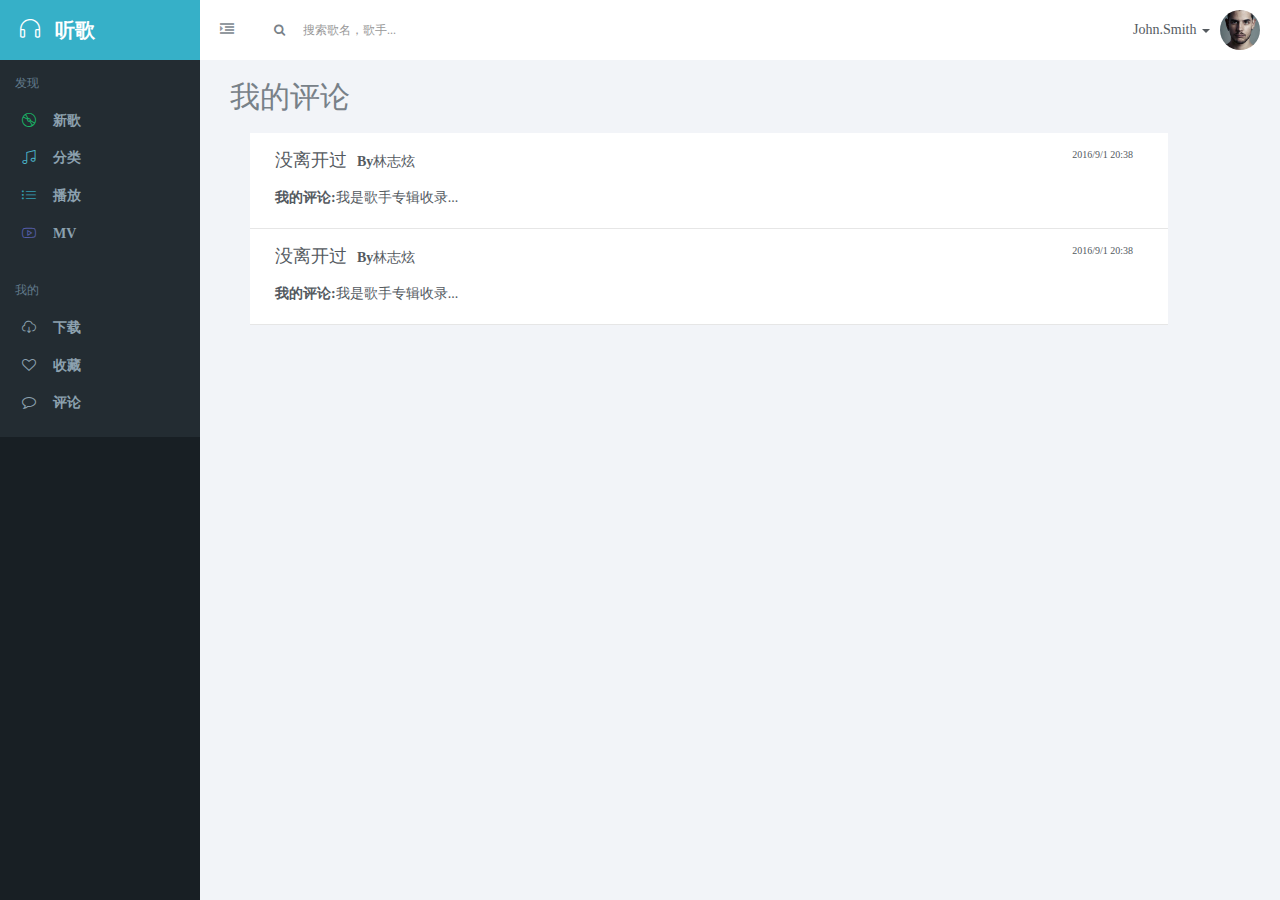
==== changyinge/comment.html @ 22fe88c0 "sun" ====
<!DOCTYPE html>
<html lang="en" class="app">
<head>  
  <meta charset="utf-8" />
  <title>畅音阁</title>
  <meta name="description" content="app, web app, responsive, admin dashboard, admin, flat, flat ui, ui kit, off screen nav" />
  <meta name="viewport" content="width=device-width, initial-scale=1, maximum-scale=1" />
  <link rel="stylesheet" href="js/jPlayer/jplayer.flat.css" type="text/css" />
  <link rel="stylesheet" href="css/bootstrap.css" type="text/css" />
  <link rel="stylesheet" href="css/animate.css" type="text/css" />
  <link rel="stylesheet" href="css/font-awesome.min.css" type="text/css" />
  <link rel="stylesheet" href="css/simple-line-icons.css" type="text/css" />
  <link rel="stylesheet" href="css/font.css" type="text/css" />
  <link rel="stylesheet" href="css/app.css" type="text/css" />  
  <link rel="stylesheet" type="text/css" href="css/commentList.css">
    <!--[if lt IE 9]>
    <script src="js/ie/html5shiv.js"></script>
    <script src="js/ie/respond.min.js"></script>
    <script src="js/ie/excanvas.js"></script>
  <![endif]-->
</head>
<body class="">
  <section class="vbox">
    <header class="bg-white-only header header-md navbar navbar-fixed-top-xs">
      <div class="navbar-header aside bg-info dk">
        <a class="btn btn-link visible-xs" data-toggle="class:nav-off-screen,open" data-target="#nav,html">
          <i class="icon-list"></i>
        </a>
        <a href="index.html" class="navbar-brand text-lt">
          <i class="icon-earphones"></i>
          <img src="images/logo.png" alt="." class="hide">
          <span class="hidden-nav-xs m-l-sm">听歌</span>
        </a>
        <a class="btn btn-link visible-xs" data-toggle="dropdown" data-target=".user">
          <i class="icon-settings"></i>
        </a>
      </div>      <ul class="nav navbar-nav hidden-xs">
        <li>
          <a href="#nav,.navbar-header" data-toggle="class:nav-xs,nav-xs" class="text-muted">
            <i class="fa fa-indent text"></i>
            <i class="fa fa-dedent text-active"></i>
          </a>
        </li>
      </ul>
      <form class="navbar-form navbar-left input-s-lg m-t m-l-n-xs hidden-xs" role="search">
        <div class="form-group">
          <div class="input-group">
            <span class="input-group-btn">
              <button type="submit" class="btn btn-sm bg-white btn-icon rounded"><i class="fa fa-search"></i></button>
            </span>
            <input type="text" class="form-control input-sm no-border rounded" placeholder="搜索歌名，歌手...">
          </div>
        </div>
      </form>
      <div class="navbar-right ">
        <ul class="nav navbar-nav m-n hidden-xs nav-user user">
          
          <li class="dropdown">
            <a href="#" class="dropdown-toggle bg clear" data-toggle="dropdown" >
              <span class="thumb-sm avatar pull-right m-t-n-sm m-b-n-sm m-l-sm">
                <img src="images/a0.png" alt="..." id="userImg">
              </span>
              <span id="userName">John.Smith</span> <b class="caret"></b>
            </a>
            <ul class="dropdown-menu animated fadeInRight">            
              <li>
                <span class="arrow top"></span>
                <a href="#" id="settings">设置</a>
              </li>
              <li class="divider"></li>
              <li>
                <a href="#" id="logout">退出登录</a>
              </li>
            </ul>
          </li>
        </ul>
      </div>      
    </header>
    <section>
      <section class="hbox stretch">
        <!-- .aside -->
        <aside class="bg-black dk aside hidden-print" id="nav">          
          <section class="vbox">
            <section class="w-f-md scrollable">
              <div class="slim-scroll" data-height="auto" data-disable-fade-out="true" data-distance="0" data-size="10px" data-railOpacity="0.2">
                


                <!-- nav -->                 
                <nav class="nav-primary hidden-xs">
                  <ul class="nav bg clearfix">
                    <li class="hidden-nav-xs padder m-t m-b-sm text-xs text-muted">
                      发现
                    </li>
                    <li>
                      <a href="index.html">
                        <i class="icon-disc icon text-success"></i>
                        <span class="font-bold">新歌</span>
                      </a>
                    </li>
                    <li>
                      <a href="genres.html">
                        <i class="icon-music-tone-alt icon text-info"></i>
                        <span class="font-bold">分类</span>
                      </a>
                    </li>
                    
                    <li>
                      <a href="listen.html">
                        <i class="icon-list icon  text-info-dker"></i>
                        <span class="font-bold">播放</span>
                      </a>
                    </li>
                    <li>
                      <a href="video.html" data-target="#content" data-el="#bjax-el" data-replace="true">
                        <i class="icon-social-youtube icon  text-primary"></i>
                        <span class="font-bold">MV</span>
                      </a>
                    </li>
                    <li class="m-b hidden-nav-xs"></li>
                  </ul>
                  
                  
                  <ul class="nav bg clearfix">
                    <li class="hidden-nav-xs padder m-t m-b-sm text-xs text-muted">
                      我的
                    </li>
                    <li>
                      <a href="download.html" class="myzone">
                        <i class="icon-cloud-download"></i>
                        <span class="font-bold">下载</span>
                      </a>
                    </li>
                    <li>
                      <a href="enshrine.html" class="myzone">
                        <i class="fa fa-heart-o"></i>
                        <span class="font-bold">收藏</span>
                      </a>
                    </li>
                    <li>
                      <a href="comment.html" class="myzone">
                        <i class="fa fa-comment-o"></i>
                        <span class="font-bold">评论</span>
                      </a>
                    </li>
                    <li class="m-b hidden-nav-xs"></li>
                  </ul>
                </nav>
                <!-- / nav -->
              </div>
            </section>
            
          </section>
        </aside>
        <!-- /.aside -->
        <section id="content">
          <section class="vbox" id="bjax-el">
            <section class="scrollable padder-lg">
              <h2 class="font-thin m-b">我的评论</h2>
              <div id="commentList">
                <ul>
                  <li>
                    <a href="#">
                      <div class="songInfo">
                        <span class="song">没离开过</span><span class="singer"><b>By</b>林志炫</span>
                        <span class="time">2016/9/1 20:38</span>
                      </div>
                        <span class="comment"><b>我的评论:</b>我是歌手专辑收录...
                        </span>
                    </a>
                  </li>
                  <li>
                    <a href="#">
                      <div class="songInfo">
                        <span class="song">没离开过</span><span class="singer"><b>By</b>林志炫</span>
                        <span class="time">2016/9/1 20:38</span>
                      </div>
                        <span class="comment"><b>我的评论:</b>我是歌手专辑收录...
                      </span>
                    </a>
                  </li>
                </ul>
              </div>
            </section>
          </section>
          <a href="#" class="hide nav-off-screen-block" data-toggle="class:nav-off-screen,open" data-target="#nav,html"></a>
        </section>
      </section>
    </section>    
  </section>
  <script src="js/jquery.min.js"></script>
  <!-- Bootstrap -->
  <script src="js/bootstrap.js"></script>
  <!-- App -->
  <script src="js/app.js"></script>  
  <script src="js/slimscroll/jquery.slimscroll.min.js"></script>
    <script src="js/app.plugin.js"></script>
  <script type="text/javascript" src="js/jPlayer/jquery.jplayer.min.js"></script>
  <script type="text/javascript" src="js/jPlayer/add-on/jplayer.playlist.min.js"></script>
  <script type="text/javascript" src="js/jPlayer/demo.js"></script>
  <script type="text/javascript" src="js/logout.js"></script>
<div style="display:none"><script src='http://v7.cnzz.com/stat.php?id=155540&web_id=155540' language='JavaScript' charset='gb2312'></script></div>
</body>
</html>
---- changyinge/js/jPlayer/jplayer.flat.css ----
/*controls*/
.jp-controls {
	display: table;
	table-layout: fixed;
	border-spacing: 0;
	width: 100%;
}
.jp-controls a{
	cursor: pointer;
	display: inline-block;
	padding: 10px 5px;
}

.jp-controls a i{
	line-height: inherit;
}
.jp-controls > div{
	display: table-cell;
	vertical-align: middle;
	text-align: center;
	width: 40px;
	height: 60px;
}
div.jp-progress{
	width: auto;
	padding: 0 15px;
	vertical-align: top;
	position: relative;
}
.jp-seek-bar{
	position: relative;
}
.jp-title{
	position: absolute;
	left: 25px;
	top: 0;
	right: 25px;
	display: block !important;
	line-height: 60px;
}
.jp-title ul{
	list-style: none;
	margin: 0;
	padding: 0;	
}

.jp-title li{
	overflow: hidden;
	text-overflow: ellipsis;
	white-space: nowrap;
}
.jp-artist{
	opacity: 0.6;
}

.jp-play-bar{
	height: 60px;
}
.jp-volume{
	width: 60px !important;
	padding-right:10px !important;
}
.jp-volume-bar-value{
  height: 6px;
}
a.hid{
	display: none;
}

/*video*/
.jp-video{
	font-size: 0;
	line-height: 0;
	min-height: 160px;
}
.jp-video-play{
	display: inline-block;
	position: absolute;
	left: 50%;
	top: 50%;
	cursor: pointer;
	margin-left: -30px;
	margin-top: -65px;
}
.jp-video-full {
	/* Rules for IE6 (full-screen) */
	width:480px;
	height:270px;
	/* Rules for IE7 (full-screen) - Otherwise the relative container causes other page items that are not position:static (default) to appear over the video/gui. */
	position:static !important; position:relative;
}

/* The z-index rule is defined in this manner to enable Popcorn plugins that add overlays to video area. EG. Subtitles. */
.jp-video-full div div {
	z-index:1000;
}

.jp-video-full .jp-jplayer {
	top: 0;
	left: 0;
	position: fixed !important; position: relative; /* Rules for IE6 (full-screen) */
	overflow: hidden;
}

.jp-video-full .jp-gui {
	position: fixed !important; position: static; /* Rules for IE6 (full-screen) */
	top: 0;
	left: 0;
	width:100%;
	height:100%;
	z-index:1001; /* 1 layer above the others. */
}

.jp-video-full .jp-interface {
	position: absolute !important; position: relative; /* Rules for IE6 (full-screen) */
	bottom: 0;
	left: 0;
}


/*playlist*/

.jp-playlist ul{
	max-height: 320px;
	overflow-x: hidden;
	overflow-y: auto; 
	padding: 0;
	display: none !important;
}

.jp-playlist.open ul{
	display: block !important;
	bottom: 60px;
	left: 180px;
}

.jp-playlist li{
	list-style: none;
	position: relative;
}

.jp-playlist-item{	
	display: block;
	overflow: hidden;
	text-overflow: ellipsis;
	white-space: nowrap;
	border-top: 1px solid rgba(255, 255, 255, .1);
	padding: 12px 40px 12px 8px;
}
.jp-playlist-item:focus{
	outline: 0;
}

.jp-playlist-item:before{
	display: inline-block;
	text-align: center;
	width: 30px;
	font-family: FontAwesome;
	content:"\f0da";
	opacity: 0.6;
}

a.jp-playlist-current:before{
	content:"\f144";
	opacity: 1;
}

.jp-playlist li:first-child .jp-playlist-item{
	border-width: 0;
}

.jp-playlist-item-remove{
	font-size: 15px;
	display: block;
	position: absolute;
	right: 0;
	top: 0;
	padding: 11px 18px;
	opacity: 0.6;
}


@media (max-width: 767px) {
	.footer .jp-gui{
		margin: 0 -10px;
	}
	div.jp-progress{
		padding: 0 10px;
	}
	.jp-playlist.open ul{
		display: block !important;
		bottom: 60px;
		left: 0px;
		right: 0px;
	}
}
---- changyinge/css/simple-line-icons.css ----
@font-face {
	font-family: 'Simple-Line-Icons';
	src:url('../fonts/Simple-Line-Icons.eot');
	src:url('../fonts/Simple-Line-Icons.eot?#iefix') format('embedded-opentype'),
		url('../fonts/Simple-Line-Icons.woff') format('woff'),
		url('../fonts/Simple-Line-Icons.ttf') format('truetype'),
		url('../fonts/Simple-Line-Icons.svg#Simple-Line-Icons') format('svg');
	font-weight: normal;
	font-style: normal;
}

/* Use the following CSS code if you want to use data attributes for inserting your icons */
[data-icon]:before {
	font-family: 'Simple-Line-Icons';
	content: attr(data-icon);
	speak: none;
	font-weight: normal;
	font-variant: normal;
	text-transform: none;
	line-height: 1;
	-webkit-font-smoothing: antialiased;
	-moz-osx-font-smoothing: grayscale;
}

/* Use the following CSS code if you want to have a class per icon */
/*
Instead of a list of all class selectors,
you can use the generic selector below, but it's slower:
[class*="icon-"] {
*/
.icon-user-female, .icon-user-follow, .icon-user-following, .icon-user-unfollow, .icon-trophy, .icon-screen-smartphone, .icon-screen-desktop, .icon-plane, .icon-notebook, .icon-moustache, .icon-mouse, .icon-magnet, .icon-energy, .icon-emoticon-smile, .icon-disc, .icon-cursor-move, .icon-crop, .icon-credit-card, .icon-chemistry, .icon-user, .icon-speedometer, .icon-social-youtube, .icon-social-twitter, .icon-social-tumblr, .icon-social-facebook, .icon-social-dropbox, .icon-social-dribbble, .icon-shield, .icon-screen-tablet, .icon-magic-wand, .icon-hourglass, .icon-graduation, .icon-ghost, .icon-game-controller, .icon-fire, .icon-eyeglasses, .icon-envelope-open, .icon-envelope-letter, .icon-bell, .icon-badge, .icon-anchor, .icon-wallet, .icon-vector, .icon-speech, .icon-puzzle, .icon-printer, .icon-present, .icon-playlist, .icon-pin, .icon-picture, .icon-map, .icon-layers, .icon-handbag, .icon-globe-alt, .icon-globe, .icon-frame, .icon-folder-alt, .icon-film, .icon-feed, .icon-earphones-alt, .icon-earphones, .icon-drop, .icon-drawer, .icon-docs, .icon-directions, .icon-direction, .icon-diamond, .icon-cup, .icon-compass, .icon-call-out, .icon-call-in, .icon-call-end, .icon-calculator, .icon-bubbles, .icon-briefcase, .icon-book-open, .icon-basket-loaded, .icon-basket, .icon-bag, .icon-action-undo, .icon-action-redo, .icon-wrench, .icon-umbrella, .icon-trash, .icon-tag, .icon-support, .icon-size-fullscreen, .icon-size-actual, .icon-shuffle, .icon-share-alt, .icon-share, .icon-rocket, .icon-question, .icon-pie-chart, .icon-pencil, .icon-note, .icon-music-tone-alt, .icon-music-tone, .icon-microphone, .icon-loop, .icon-logout, .icon-login, .icon-list, .icon-like, .icon-home, .icon-grid, .icon-graph, .icon-equalizer, .icon-dislike, .icon-cursor, .icon-control-start, .icon-control-rewind, .icon-control-play, .icon-control-pause, .icon-control-forward, .icon-control-end, .icon-calendar, .icon-bulb, .icon-bar-chart, .icon-arrow-up, .icon-arrow-right, .icon-arrow-left, .icon-arrow-down, .icon-ban, .icon-bubble, .icon-camcorder, .icon-camera, .icon-check, .icon-clock, .icon-close, .icon-cloud-download, .icon-cloud-upload, .icon-doc, .icon-envelope, .icon-eye, .icon-flag, .icon-folder, .icon-heart, .icon-info, .icon-key, .icon-link, .icon-lock, .icon-lock-open, .icon-magnifier, .icon-magnifier-add, .icon-magnifier-remove, .icon-paper-clip, .icon-paper-plane, .icon-plus, .icon-pointer, .icon-power, .icon-refresh, .icon-reload, .icon-settings, .icon-star, .icon-symbol-female, .icon-symbol-male, .icon-target, .icon-volume-1, .icon-volume-2, .icon-volume-off, .icon-users {
	font-family: 'Simple-Line-Icons';
	speak: none;
	font-style: normal;
	font-weight: normal;
	font-variant: normal;
	text-transform: none;
	line-height: 1;
	-webkit-font-smoothing: antialiased;
}
.icon-user-female:before {
	content: "\e000";
}
.icon-user-follow:before {
	content: "\e002";
}
.icon-user-following:before {
	content: "\e003";
}
.icon-user-unfollow:before {
	content: "\e004";
}
.icon-trophy:before {
	content: "\e006";
}
.icon-screen-smartphone:before {
	content: "\e010";
}
.icon-screen-desktop:before {
	content: "\e011";
}
.icon-plane:before {
	content: "\e012";
}
.icon-notebook:before {
	content: "\e013";
}
.icon-moustache:before {
	content: "\e014";
}
.icon-mouse:before {
	content: "\e015";
}
.icon-magnet:before {
	content: "\e016";
}
.icon-energy:before {
	content: "\e020";
}
.icon-emoticon-smile:before {
	content: "\e021";
}
.icon-disc:before {
	content: "\e022";
}
.icon-cursor-move:before {
	content: "\e023";
}
.icon-crop:before {
	content: "\e024";
}
.icon-credit-card:before {
	content: "\e025";
}
.icon-chemistry:before {
	content: "\e026";
}
.icon-user:before {
	content: "\e005";
}
.icon-speedometer:before {
	content: "\e007";
}
.icon-social-youtube:before {
	content: "\e008";
}
.icon-social-twitter:before {
	content: "\e009";
}
.icon-social-tumblr:before {
	content: "\e00a";
}
.icon-social-facebook:before {
	content: "\e00b";
}
.icon-social-dropbox:before {
	content: "\e00c";
}
.icon-social-dribbble:before {
	content: "\e00d";
}
.icon-shield:before {
	content: "\e00e";
}
.icon-screen-tablet:before {
	content: "\e00f";
}
.icon-magic-wand:before {
	content: "\e017";
}
.icon-hourglass:before {
	content: "\e018";
}
.icon-graduation:before {
	content: "\e019";
}
.icon-ghost:before {
	content: "\e01a";
}
.icon-game-controller:before {
	content: "\e01b";
}
.icon-fire:before {
	content: "\e01c";
}
.icon-eyeglasses:before {
	content: "\e01d";
}
.icon-envelope-open:before {
	content: "\e01e";
}
.icon-envelope-letter:before {
	content: "\e01f";
}
.icon-bell:before {
	content: "\e027";
}
.icon-badge:before {
	content: "\e028";
}
.icon-anchor:before {
	content: "\e029";
}
.icon-wallet:before {
	content: "\e02a";
}
.icon-vector:before {
	content: "\e02b";
}
.icon-speech:before {
	content: "\e02c";
}
.icon-puzzle:before {
	content: "\e02d";
}
.icon-printer:before {
	content: "\e02e";
}
.icon-present:before {
	content: "\e02f";
}
.icon-playlist:before {
	content: "\e030";
}
.icon-pin:before {
	content: "\e031";
}
.icon-picture:before {
	content: "\e032";
}
.icon-map:before {
	content: "\e033";
}
.icon-layers:before {
	content: "\e034";
}
.icon-handbag:before {
	content: "\e035";
}
.icon-globe-alt:before {
	content: "\e036";
}
.icon-globe:before {
	content: "\e037";
}
.icon-frame:before {
	content: "\e038";
}
.icon-folder-alt:before {
	content: "\e039";
}
.icon-film:before {
	content: "\e03a";
}
.icon-feed:before {
	content: "\e03b";
}
.icon-earphones-alt:before {
	content: "\e03c";
}
.icon-earphones:before {
	content: "\e03d";
}
.icon-drop:before {
	content: "\e03e";
}
.icon-drawer:before {
	content: "\e03f";
}
.icon-docs:before {
	content: "\e040";
}
.icon-directions:before {
	content: "\e041";
}
.icon-direction:before {
	content: "\e042";
}
.icon-diamond:before {
	content: "\e043";
}
.icon-cup:before {
	content: "\e044";
}
.icon-compass:before {
	content: "\e045";
}
.icon-call-out:before {
	content: "\e046";
}
.icon-call-in:before {
	content: "\e047";
}
.icon-call-end:before {
	content: "\e048";
}
.icon-calculator:before {
	content: "\e049";
}
.icon-bubbles:before {
	content: "\e04a";
}
.icon-briefcase:before {
	content: "\e04b";
}
.icon-book-open:before {
	content: "\e04c";
}
.icon-basket-loaded:before {
	content: "\e04d";
}
.icon-basket:before {
	content: "\e04e";
}
.icon-bag:before {
	content: "\e04f";
}
.icon-action-undo:before {
	content: "\e050";
}
.icon-action-redo:before {
	content: "\e051";
}
.icon-wrench:before {
	content: "\e052";
}
.icon-umbrella:before {
	content: "\e053";
}
.icon-trash:before {
	content: "\e054";
}
.icon-tag:before {
	content: "\e055";
}
.icon-support:before {
	content: "\e056";
}
.icon-size-fullscreen:before {
	content: "\e057";
}
.icon-size-actual:before {
	content: "\e058";
}
.icon-shuffle:before {
	content: "\e059";
}
.icon-share-alt:before {
	content: "\e05a";
}
.icon-share:before {
	content: "\e05b";
}
.icon-rocket:before {
	content: "\e05c";
}
.icon-question:before {
	content: "\e05d";
}
.icon-pie-chart:before {
	content: "\e05e";
}
.icon-pencil:before {
	content: "\e05f";
}
.icon-note:before {
	content: "\e060";
}
.icon-music-tone-alt:before {
	content: "\e061";
}
.icon-music-tone:before {
	content: "\e062";
}
.icon-microphone:before {
	content: "\e063";
}
.icon-loop:before {
	content: "\e064";
}
.icon-logout:before {
	content: "\e065";
}
.icon-login:before {
	content: "\e066";
}
.icon-list:before {
	content: "\e067";
}
.icon-like:before {
	content: "\e068";
}
.icon-home:before {
	content: "\e069";
}
.icon-grid:before {
	content: "\e06a";
}
.icon-graph:before {
	content: "\e06b";
}
.icon-equalizer:before {
	content: "\e06c";
}
.icon-dislike:before {
	content: "\e06d";
}
.icon-cursor:before {
	content: "\e06e";
}
.icon-control-start:before {
	content: "\e06f";
}
.icon-control-rewind:before {
	content: "\e070";
}
.icon-control-play:before {
	content: "\e071";
}
.icon-control-pause:before {
	content: "\e072";
}
.icon-control-forward:before {
	content: "\e073";
}
.icon-control-end:before {
	content: "\e074";
}
.icon-calendar:before {
	content: "\e075";
}
.icon-bulb:before {
	content: "\e076";
}
.icon-bar-chart:before {
	content: "\e077";
}
.icon-arrow-up:before {
	content: "\e078";
}
.icon-arrow-right:before {
	content: "\e079";
}
.icon-arrow-left:before {
	content: "\e07a";
}
.icon-arrow-down:before {
	content: "\e07b";
}
.icon-ban:before {
	content: "\e07c";
}
.icon-bubble:before {
	content: "\e07d";
}
.icon-camcorder:before {
	content: "\e07e";
}
.icon-camera:before {
	content: "\e07f";
}
.icon-check:before {
	content: "\e080";
}
.icon-clock:before {
	content: "\e081";
}
.icon-close:before {
	content: "\e082";
}
.icon-cloud-download:before {
	content: "\e083";
}
.icon-cloud-upload:before {
	content: "\e084";
}
.icon-doc:before {
	content: "\e085";
}
.icon-envelope:before {
	content: "\e086";
}
.icon-eye:before {
	content: "\e087";
}
.icon-flag:before {
	content: "\e088";
}
.icon-folder:before {
	content: "\e089";
}
.icon-heart:before {
	content: "\e08a";
}
.icon-info:before {
	content: "\e08b";
}
.icon-key:before {
	content: "\e08c";
}
.icon-link:before {
	content: "\e08d";
}
.icon-lock:before {
	content: "\e08e";
}
.icon-lock-open:before {
	content: "\e08f";
}
.icon-magnifier:before {
	content: "\e090";
}
.icon-magnifier-add:before {
	content: "\e091";
}
.icon-magnifier-remove:before {
	content: "\e092";
}
.icon-paper-clip:before {
	content: "\e093";
}
.icon-paper-plane:before {
	content: "\e094";
}
.icon-plus:before {
	content: "\e095";
}
.icon-pointer:before {
	content: "\e096";
}
.icon-power:before {
	content: "\e097";
}
.icon-refresh:before {
	content: "\e098";
}
.icon-reload:before {
	content: "\e099";
}
.icon-settings:before {
	content: "\e09a";
}
.icon-star:before {
	content: "\e09b";
}
.icon-symbol-female:before {
	content: "\e09c";
}
.icon-symbol-male:before {
	content: "\e09d";
}
.icon-target:before {
	content: "\e09e";
}
.icon-volume-1:before {
	content: "\e09f";
}
.icon-volume-2:before {
	content: "\e0a0";
}
.icon-volume-off:before {
	content: "\e0a1";
}
.icon-users:before {
	content: "\e001";
}
---- changyinge/css/font.css ----
*{
  font-family: "Microsoft Yahei";
}


@font-face {
  font-family: 'Source Sans Pro';
  font-style: normal;
  font-weight: 300;
  src: local('Source Sans Pro Light'), local('SourceSansPro-Light'), url('../fonts/sourcesanspro/sourcesanspro-light.woff') format('woff');
}
@font-face {
  font-family: 'Source Sans Pro';
  font-style: normal;
  font-weight: 400;
  src: local('Source Sans Pro'), local('SourceSansPro-Regular'), url('../fonts/sourcesanspro/sourcesanspro.woff') format('woff');
}
@font-face {
  font-family: 'Source Sans Pro';
  font-style: normal;
  font-weight: 700;
  src: local('Source Sans Pro Bold'), local('SourceSansPro-Bold'), url('../fonts/sourcesanspro/sourcesanspro-bold.woff') format('woff');
}
---- changyinge/css/app.css ----
html {
  background-color: #f2f4f8;
  overflow-x: hidden;
}
body {
  font-family: "Source Sans Pro", "Helvetica Neue", Helvetica, Arial, sans-serif;
  font-size: 14px;
  color: #788188;
  background-color: transparent;
  -webkit-font-smoothing: antialiased;
  line-height: 1.40;
}
.h1,
.h2,
.h3,
.h4,
.h5,
.h6 {
  margin: 0;
}
a {
  color: #545a5f;
  text-decoration: none;
}
a:hover,
a:focus {
  color: #303437;
  text-decoration: none;
}
label {
  font-weight: normal;
}
small,
.small {
  font-size: 13px;
}
.badge,
.label {
  font-weight: bold;
}
.badge {
  background-color: #aac4c8;
}
.badge.up {
  position: relative;
  top: -10px;
  padding: 3px 6px;
  margin-left: -10px;
}
.badge-sm {
  font-size: 85%;
  padding: 2px 5px !important;
}
.label-sm {
  padding-top: 0;
  padding-bottom: 0;
}
.badge-white {
  background-color: transparent;
  border: 1px solid rgba(255,255,255,0.35);
  padding: 2px 6px;
}
.badge-empty {
  background-color: transparent;
  border: 1px solid rgba(0,0,0,0.15);
  color: inherit;
}
.caret-white {
  border-top-color: #fff;
  border-top-color: rgba(255,255,255,0.65);
}
a:hover .caret-white {
  border-top-color: #fff;
}
.tooltip-inner {
  background-color: rgba(0,0,0,0.9);
  background-color: #5a6a7a;
}
.tooltip.top .tooltip-arrow {
  border-top-color: rgba(0,0,0,0.9);
  border-top-color: #5a6a7a;
}
.tooltip.right .tooltip-arrow {
  border-right-color: rgba(0,0,0,0.9);
  border-right-color: #5a6a7a;
}
.tooltip.bottom .tooltip-arrow {
  border-bottom-color: rgba(0,0,0,0.9);
  border-bottom-color: #5a6a7a;
}
.tooltip.left .tooltip-arrow {
  border-left-color: rgba(0,0,0,0.9);
  border-left-color: #5a6a7a;
}
.thumbnail {
  border-color: #eaeef1;
}
.popover-content {
  font-size: 12px;
  line-height: 1.5;
}
.progress-xs {
  height: 6px;
}
.progress-sm {
  height: 10px;
}
.progress-sm .progress-bar {
  font-size: 10px;
  line-height: 1em;
}
.progress,
.progress-bar {
  -webkit-box-shadow: none;
  box-shadow: none;
}
.breadcrumb {
  background-color: #fff;
  border: 1px solid #eaeef1;
  padding-left: 10px;
  margin-bottom: 10px;
}
.breadcrumb > li + li:before,
.breadcrumb > .active {
  color: inherit;
}
.accordion-group,
.accordion-inner {
  border-color: #eaeef1;
  border-radius: 2px;
}
.alert {
  font-size: 13px;
  box-shadow: inset 0 1px 0 rgba(255,255,255,0.2);
}
.alert .close i {
  font-size: 12px;
  font-weight: normal;
  display: block;
}
.form-control {
  border-color: #cbd5dd;
  border-radius: 2px;
}
.form-control,
.form-control:focus {
  -webkit-box-shadow: none;
  box-shadow: none;
}
.form-control:focus {
  border-color: #545ca6;
}
.input-s-sm {
  width: 120px;
}
.input-s {
  width: 200px;
}
.input-s-lg {
  width: 250px;
}
.input-lg {
  height: 45px;
}
.input-group-addon {
  border-color: #cbd5dd;
  background-color: #f1f5f6;
}
.list-group {
  border-radius: 2px;
}
.list-group.no-radius .list-group-item {
  border-radius: 0 !important;
}
.list-group.no-borders .list-group-item {
  border: none;
}
.list-group.no-border .list-group-item {
  border-width: 1px 0;
}
.list-group.no-bg .list-group-item {
  background-color: transparent;
}
.list-group-item {
  border-color: #eaeef1;
  padding-right: 15px;
}
a.list-group-item:hover,
a.list-group-item:focus {
  background-color: #eef3f4;
}
.list-group-item.media {
  margin-top: 0;
}
.list-group-item.active {
  color: #fff;
  border-color: #4cb6cb !important;
  background-color: #4cb6cb !important;
}
.list-group-item.active .text-muted {
  color: #c3e6ed;
}
.list-group-item.active a {
  color: #fff;
}
.list-group-alt .list-group-item:nth-child(2n+2) {
  background-color: rgba(0,0,0,0.02) !important;
}
.list-group-lg .list-group-item {
  padding-top: 15px;
  padding-bottom: 15px;
}
.list-group-sp .list-group-item {
  margin-bottom: 5px;
  border-radius: 3px;
}
.list-group-item > .badge {
  margin-right: 0;
}
.list-group-item > .fa-chevron-right {
  float: right;
  margin-top: 4px;
  margin-right: -5px;
}
.list-group-item > .fa-chevron-right + .badge {
  margin-right: 5px;
}
.nav-pills.no-radius > li > a {
  border-radius: 0;
}
.nav-pills > li.active > a {
  color: #fff !important;
  background-color: #4cb6cb;
}
.nav > li > a:hover,
.nav > li > a:focus {
  background-color: #edf2f3;
}
.nav.nav-sm > li > a {
  padding: 6px 8px;
}
.nav .open > a,
.nav .open > a:hover,
.nav .open > a:focus {
  background-color: #edf2f3;
}
.nav-tabs {
  border-color: #eaeef1;
}
.nav-tabs > li > a {
  border-radius: 2px 2px 0 0;
  border-bottom-color: #eaeef1 !important;
}
.nav-tabs > li.active > a {
  border-color: #eaeef1 !important;
  border-bottom-color: #fff !important;
}
.pagination > li > a {
  border-color: #eaeef1;
}
.pagination > li > a:hover,
.pagination > li > a:focus {
  border-color: #eaeef1;
  background-color: #e8eff0;
}
.panel {
  border-radius: 2px;
}
.panel.panel-default {
  border-color: #eaeef1;
}
.panel.panel-default > .panel-heading,
.panel.panel-default > .panel-footer {
  border-color: #eaeef1;
}
.panel .list-group-item {
  border-color: #f3f5f7;
}
.panel.no-borders {
  border-width: 0;
}
.panel.no-borders .panel-heading,
.panel.no-borders .panel-footer {
  border-width: 0;
}
.panel .table td,
.panel .table th {
  padding: 8px 15px;
  border-top: 1px solid #eaeef1;
}
.panel .table thead > tr > th {
  border-bottom: 1px solid #eaeef1;
}
.panel .table-striped > tbody > tr:nth-child(odd) > td,
.panel .table-striped > tbody > tr:nth-child(odd) > th {
  background-color: #f7fafa;
}
.panel .table-striped > thead th {
  background-color: #f7fafa;
  border-right: 1px solid #eaeef1;
}
.panel .table-striped > thead th:last-child {
  border-right: none;
}
.panel-heading {
  border-radius: 2px 2px 0 0;
}
.panel-default .panel-heading {
  background-color: #f7fafa;
}
.panel-heading.no-border {
  margin: -1px -1px 0 -1px;
  border: none;
}
.panel-heading .nav {
  margin: -10px -15px;
}
.panel-heading .nav-tabs {
  margin: -11px -16px;
}
.panel-heading .nav-tabs.nav-justified {
  width: auto;
}
.panel-heading .nav-tabs > li > a {
  margin: 0;
  padding-top: 9px;
}
.panel-heading .list-group {
  background: transparent;
}
.panel-footer {
  border-color: #eaeef1;
  border-radius: 0 0 2px 2px;
  background-color: #f7fafa;
}
.panel-group .panel-heading + .panel-collapse .panel-body {
  border-top: 1px solid #eaedef;
}
.open {
  z-index: 1050;
  position: relative;
}
.dropdown-menu {
  border-radius: 2px;
  -webkit-box-shadow: 0 2px 6px rgba(0,0,0,0.1);
  box-shadow: 0 2px 6px rgba(0,0,0,0.1);
  border: 1px solid #ddd;
  border: 1px solid rgba(0,0,0,0.1);
}
.dropdown-menu.pull-left {
  left: 100%;
}
.dropdown-menu > .panel {
  border: none;
  margin: -5px 0;
}
.dropdown-menu > li > a {
  padding: 5px 15px;
}
.dropdown-menu > li > a:hover,
.dropdown-menu > li > a:focus,
.dropdown-menu > .active > a,
.dropdown-menu > .active > a:hover,
.dropdown-menu > .active > a:focus {
  background-image: none;
  filter: none;
  background-color: #e8eff0 !important;
  color: #303437;
}
.dropdown-header {
  padding: 5px 15px;
}
.dropdown-submenu {
  position: relative;
}
.dropdown-submenu:hover > a,
.dropdown-submenu:focus > a {
  background-color: #e8eff0 !important;
  color: #788188;
}
.dropdown-submenu:hover > .dropdown-menu,
.dropdown-submenu:focus > .dropdown-menu {
  display: block;
}
.dropdown-submenu.pull-left {
  float: none !important;
}
.dropdown-submenu.pull-left > .dropdown-menu {
  left: -100%;
  margin-left: 10px;
}
.dropdown-submenu .dropdown-menu {
  left: 100%;
  top: 0;
  margin-top: -6px;
  margin-left: -1px;
}
.dropup .dropdown-submenu > .dropdown-menu {
  top: auto;
  bottom: 0;
}
.dropdown-select > li input {
  position: absolute;
  left: -9999em;
}
.carousel-control {
  width: 40px;
  color: #999;
  text-shadow: none;
}
.carousel-control:hover,
.carousel-control:focus {
  color: #ccc;
  text-decoration: none;
  opacity: 0.9;
  filter: alpha(opacity=90);
}
.carousel-control.left,
.carousel-control.right {
  background-image: none;
  filter: none;
}
.carousel-control i {
  position: absolute;
  top: 50%;
  left: 50%;
  z-index: 5;
  display: inline-block;
  width: 20px;
  height: 20px;
  margin-top: -10px;
  margin-left: -10px;
}
.carousel-indicators.out {
  bottom: -5px;
}
.carousel-indicators li {
  -webkit-transition: background-color .25s;
  transition: background-color .25s;
  background: #ddd;
  background-color: rgba(0,0,0,0.2);
  border: none;
}
.carousel-indicators .active {
  background: #f0f0f0;
  background-color: rgba(200,200,200,0.2);
  width: 10px;
  height: 10px;
  margin: 1px;
}
.carousel.carousel-fade .item {
  -webkit-transition: opacity .25s;
  transition: opacity .25s;
  -webkit-backface-visibility: hidden;
  -moz-backface-visibility: hidden;
  backface-visibility: hidden;
  opacity: 0;
  filter: alpha(opacity=0);
}
.carousel.carousel-fade .active {
  opacity: 1;
  filter: alpha(opacity=1);
}
.carousel.carousel-fade .active.left,
.carousel.carousel-fade .active.right {
  left: 0;
  z-index: 2;
  opacity: 0;
  filter: alpha(opacity=0);
}
.carousel.carousel-fade .next,
.carousel.carousel-fade .prev {
  left: 0;
  z-index: 1;
}
.carousel.carousel-fade .carousel-control {
  z-index: 3;
}
.col-lg-2-4 {
  position: relative;
  min-height: 1px;
  padding-left: 15px;
  padding-right: 15px;
}
.col-0 {
  clear: left;
}
.row.no-gutter {
  margin-left: 0;
  margin-right: 0;
}
.no-gutter [class*="col"] {
  padding: 0;
}
.modal-backdrop {
  background-color: #5a6a7a;
}
.modal-backdrop.in {
  opacity: 0.8;
  filter: alpha(opacity=80);
}
.modal-over {
  width: 100%;
  height: 100%;
  position: relative;
  background: #5a6a7a;
}
.modal-center {
  position: absolute;
  left: 50%;
  top: 50%;
}
.modal-content {
  -webkit-box-shadow: 0 2px 10px rgba(0,0,0,0.25);
  box-shadow: 0 2px 10px rgba(0,0,0,0.25);
}
.icon-muted {
  color: #ccc;
}
.navbar-inverse .navbar-collapse,
.navbar-inverse .navbar-form {
  border-color: transparent;
}
.navbar-fixed-top,
.navbar-fixed-bottom {
  position: fixed !important;
}
.navbar-fixed-top + * {
  padding-top: 50px;
}
.navbar-fixed-top.header-md + * {
  padding-top: 60px;
}
.header,
.footer {
  min-height: 50px;
  padding: 0 15px;
}
.header > p,
.footer > p {
  margin-top: 15px;
  display: inline-block;
}
.header > .btn,
.header > .btn-group,
.header > .btn-toolbar,
.footer > .btn,
.footer > .btn-group,
.footer > .btn-toolbar {
  margin-top: 10px;
}
.header > .btn-lg,
.footer > .btn-lg {
  margin-top: 0;
}
.header .nav-tabs,
.footer .nav-tabs {
  border: none;
  margin-left: -15px;
  margin-right: -15px;
}
.header .nav-tabs > li a,
.footer .nav-tabs > li a {
  border: none !important;
  border-radius: 0;
  padding-top: 15px;
  padding-bottom: 15px;
  line-height: 20px;
}
.header .nav-tabs > li a:hover,
.header .nav-tabs > li a:focus,
.footer .nav-tabs > li a:hover,
.footer .nav-tabs > li a:focus {
  background-color: transparent;
}
.header .nav-tabs > li.active a,
.footer .nav-tabs > li.active a {
  color: #788188;
}
.header .nav-tabs > li.active a,
.header .nav-tabs > li.active a:hover,
.footer .nav-tabs > li.active a,
.footer .nav-tabs > li.active a:hover {
  background-color: #f2f4f8;
}
.header .nav-tabs.nav-white > li.active a,
.header .nav-tabs.nav-white > li.active a:hover,
.footer .nav-tabs.nav-white > li.active a,
.footer .nav-tabs.nav-white > li.active a:hover {
  background-color: #fff;
}
.header.navbar,
.footer.navbar {
  border-radius: 0;
  border: none;
  margin-bottom: 0;
  padding: 0;
  position: relative;
  z-index: 1000;
}
body.container {
  padding: 0;
}
@media (orientation: landscape) {
  html.ios7.ipad > body {
    padding-bottom: 20px;
  }
}
@media (min-width: 768px) {
  body.container {
    -webkit-box-shadow: 0 3px 60px rgba(0,0,0,0.3);
    box-shadow: 0 3px 60px rgba(0,0,0,0.3);
    border-left: 1px solid #cbd5dd;
    border-right: 1px solid #cbd5dd;
  }
  .app,
  .app body {
    height: 100%;
    overflow: hidden;
  }
  .app .hbox.stretch {
    height: 100%;
  }
  .app .vbox > section,
  .app .vbox > footer {
    position: absolute;
  }
  .app .vbox.flex > section > section {
    overflow: auto;
  }
  .hbox {
    display: table;
    table-layout: fixed;
    border-spacing: 0;
    width: 100%;
  }
  .hbox > aside,
  .hbox > section {
    display: table-cell;
    vertical-align: top;
    height: 100%;
    float: none;
  }
  .hbox > aside.show,
  .hbox > aside.hidden-sm,
  .hbox > section.show,
  .hbox > section.hidden-sm {
    display: table-cell !important;
  }
  .vbox {
    display: table;
    border-spacing: 0;
    position: relative;
    height: 100%;
    width: 100%;
  }
  .vbox > section,
  .vbox > footer {
    top: 0;
    bottom: 0;
    width: 100%;
  }
  .vbox > header ~ section {
    top: 50px;
  }
  .vbox > header.header-md ~ section {
    top: 60px;
  }
  .vbox > section.w-f {
    bottom: 50px;
  }
  .vbox > section.w-f-md {
    bottom: 60px;
  }
  .vbox > footer {
    top: auto;
    z-index: 1000;
  }
  .vbox.flex > header,
  .vbox.flex > section,
  .vbox.flex > footer {
    position: inherit;
  }
  .vbox.flex > section {
    display: table-row;
    height: 100%;
  }
  .vbox.flex > section > section {
    position: relative;
    height: 100%;
    -webkit-overflow-scrolling: touch;
  }
  .ie .vbox.flex > section > section {
    display: table-cell;
  }
  .vbox.flex > section > section > section {
    position: absolute;
    top: 0;
    bottom: 0;
    left: 0;
    right: 0;
  }
  .aside-xs {
    width: 60px;
  }
  .aside-sm {
    width: 150px;
  }
  .aside {
    width: 200px;
  }
  .aside-md {
    width: 240px;
  }
  .aside-lg {
    width: 300px;
  }
  .aside-xl {
    width: 360px;
  }
  .aside-xxl {
    width: 480px;
  }
  .header-md {
    min-height: 60px;
  }
  .header-md .navbar-form {
    margin-top: 15px;
    margin-bottom: 15px;
  }
  .footer-md {
    min-height: 60px;
  }
  .scrollable {
    -webkit-overflow-scrolling: touch;
  }
  ::-webkit-scrollbar {
    width: 10px;
    height: 10px;
  }
  ::-webkit-scrollbar-thumb {
    background-color: rgba(50,50,50,0.25);
    border: 2px solid transparent;
    border-radius: 10px;
    background-clip: padding-box;
  }
  ::-webkit-scrollbar-thumb:hover {
    background-color: rgba(50,50,50,0.5);
  }
  ::-webkit-scrollbar-track {
    background-color: rgba(50,50,50,0.05);
  }
}
.scrollable {
  overflow-x: hidden;
  overflow-y: auto;
}
.no-touch .scrollable.hover {
  overflow-y: hidden;
}
.no-touch .scrollable.hover:hover {
  overflow: visible;
  overflow-y: auto;
}
.no-touch ::-webkit-scrollbar-button {
  width: 10px;
  height: 6px;
  background-color: rgba(50,50,50,0.05);
}
.slimScrollBar {
  border-radius: 5px;
  border: 2px solid transparent;
  border-radius: 10px;
  background-clip: padding-box !important;
}
@media print {
  html,
  body,
  .hbox,
  .vbox {
    height: auto;
  }
  .vbox > section,
  .vbox > footer {
    position: relative;
  }
}
.navbar-header {
  position: relative;
}
.navbar-header > .btn {
  position: absolute;
  font-size: 1.3em;
  padding: 9px 16px;
  line-height: 30px;
  left: 0;
  text-decoration: none !important;
}
.navbar-header .navbar-brand + .btn {
  right: 0;
  top: 0;
  left: auto;
}
.navbar-brand {
  float: none;
  text-align: center;
  font-size: 20px;
  font-weight: 700;
  height: auto;
  line-height: 50px;
  display: inline-block;
  padding: 0 20px;
}
.navbar-brand:hover {
  text-decoration: none;
}
.navbar-brand img {
  max-height: 20px;
  margin-top: -4px;
  vertical-align: middle;
}
.nav-primary li > a > i {
  margin: -10px -10px;
  line-height: 38px;
  width: 38px;
  float: left;
  margin-right: 5px;
  text-align: center;
  position: relative;
  overflow: hidden;
}
.nav-primary li > a > i:before {
  position: relative;
  z-index: 2;
}
.nav-primary ul.nav > li > a {
  padding: 9px 20px;
  position: relative;
  -webkit-transition: background-color .2s ease-in-out 0s;
  transition: background-color .2s ease-in-out 0s;
}
.no-borders .nav-primary ul.nav > li > a {
  border-width: 0 !important;
}
.nav-primary ul.nav > li > a > .badge {
  font-size: 11px;
  padding: 2px 5px 2px 4px;
  margin-top: 2px;
}
.nav-primary ul.nav > li > a > .text-muted {
  margin: 0 3px;
}
.nav-primary ul.nav > li > a.active .text {
  display: none;
}
.nav-primary ul.nav > li > a.active .text-active {
  display: inline-block !important;
}
.nav-primary ul.nav > li li a {
  font-weight: normal;
  text-transform: none;
}
.nav-primary ul.nav > li.active > ul {
  display: block;
}
.nav-primary ul.nav ul {
  display: none;
}
@media (min-width: 768px) {
  .visible-nav-xs {
    display: none;
  }
  .nav-xs {
    width: 70px;
  }
  .nav-xs .slimScrollDiv,
  .nav-xs .slim-scroll {
    overflow: visible !important;
  }
  .nav-xs .slimScrollBar,
  .nav-xs .slimScrollRail {
    display: none !important;
  }
  .nav-xs .scrollable {
    overflow: visible;
  }
  .nav-xs .nav-primary > ul > li > a {
    position: relative;
    padding: 0;
    font-size: 11px;
    text-align: center;
    height: 50px;
    overflow-y: hidden;
    border: none;
  }
  .nav-xs .nav-primary > ul > li > a span {
    display: table-cell;
    vertical-align: middle;
    height: 50px;
    width: 70px;
    padding: 0 5px;
  }
  .nav-xs .nav-primary > ul > li > a span.pull-right {
    display: none !important;
  }
  .nav-xs .nav-primary > ul > li > a i {
    width: auto;
    float: none;
    display: block;
    font-size: 16px;
    margin: 0;
    line-height: 50px;
    border: none !important;
    -webkit-transition: margin-top 0.2s;
    transition: margin-top 0.2s;
  }
  .nav-xs .nav-primary > ul > li > a i b {
    left: 0 !important;
  }
  .nav-xs .nav-primary > ul > li > a .badge {
    position: absolute;
    right: 10px;
    top: 4px;
    z-index: 3;
  }
  .nav-xs .nav-primary > ul > li:hover > a i,
  .nav-xs .nav-primary > ul > li:focus > a i,
  .nav-xs .nav-primary > ul > li:active > a i,
  .nav-xs .nav-primary > ul > li.active > a i {
    margin-top: -50px;
  }
  .nav-xs .nav-primary > ul ul {
    display: none !important;
    position: absolute;
    left: 100%;
    top: 0;
    z-index: 1050;
    width: 220px;
    -webkit-box-shadow: 0 2px 6px rgba(0,0,0,0.1);
    box-shadow: 0 2px 6px rgba(0,0,0,0.1);
  }
  .nav-xs .nav-primary li:hover > ul,
  .nav-xs .nav-primary li:focus > ul,
  .nav-xs .nav-primary li:active > ul {
    display: block !important;
  }
  .nav-xs.nav-xs-right .nav-primary > ul ul {
    left: auto;
    right: 100%;
  }
  .nav-xs > .vbox > .header,
  .nav-xs > .vbox > .footer {
    padding: 0 20px;
  }
  .nav-xs .hidden-nav-xs {
    display: none;
  }
  .nav-xs .visible-nav-xs {
    display: inherit;
  }
  .nav-xs .text-center-nav-xs {
    text-align: center;
  }
  .nav-xs .nav-user {
    padding-left: 0;
    padding-right: 0;
  }
  .nav-xs .nav-user .avatar {
    float: none !important;
    margin-right: 0;
  }
  .nav-xs .nav-user .dropdown > a {
    display: block;
    text-align: center;
  }
  .nav-xs .navbar-header {
    float: none;
  }
  .nav-xs .navbar-brand {
    display: block;
    padding: 0;
  }
  .nav-xs .navbar-brand img {
    margin-right: 0;
  }
  .nav-xs .navbar {
    padding: 0;
  }
  .header-md .navbar-brand {
    line-height: 60px;
  }
  .header-md .navbar-brand img {
    max-height: 30px;
  }
  .header-md .navbar-nav > li > a {
    padding: 20px;
  }
}
@media (max-width: 767px) {
  .navbar-fixed-top-xs {
    position: fixed !important;
    left: 0;
    width: 100%;
    z-index: 1100;
  }
  .navbar-fixed-top-xs + * {
    padding-top: 50px !important;
  }
  .nav-bar-fixed-bottom {
    position: fixed;
    left: 0;
    bottom: 0;
    width: 100%;
    z-index: 1100;
  }
  html,
  body {
    overflow-x: hidden;
    min-height: 100%;
  }
  .open,
  .open body {
    height: 100%;
  }
  .nav-primary .dropdown-menu {
    position: relative;
    float: none;
    left: 0;
    margin-left: 0;
    padding: 0;
  }
  .nav-primary .dropdown-menu a {
    padding: 15px;
    border-bottom: 1px solid #eee;
  }
  .nav-primary .dropdown-menu li:last-child a {
    border-bottom: none;
  }
  .navbar-header {
    text-align: center;
  }
  .nav-user {
    margin: 0;
    padding: 15px;
  }
  .nav-user.open {
    display: inherit !important;
  }
  .nav-user .dropdown-menu {
    display: block;
    position: static;
    float: none;
  }
  .nav-user .dropdown > a {
    display: block;
    text-align: center;
    font-size: 18px;
    padding-bottom: 10px;
  }
  .nav-user .avatar {
    width: 160px !important;
    float: none !important;
    display: block;
    margin: 20px auto;
    padding: 5px;
    background-color: rgba(255,255,255,0.1);
    position: relative;
  }
  .nav-user .avatar:before {
    content: "";
    position: absolute;
    left: 5px;
    right: 5px;
    bottom: 5px;
    top: 5px;
    border: 4px solid #fff;
    border-radius: 500px;
  }
  .nav-off-screen {
    display: block !important;
    position: absolute;
    left: 0;
    top: 0px;
    bottom: 0;
    width: 75%;
    visibility: visible;
    overflow-x: hidden;
    overflow-y: auto;
    -webkit-overflow-scrolling: touch;
  }
  .nav-off-screen .nav-primary {
    display: block !important;
  }
  .nav-off-screen .navbar-fixed-top-xs {
    width: 75%;
  }
  .nav-off-screen.push-right .navbar-fixed-top-xs {
    left: 25%;
  }
  .nav-off-screen.push-right {
    left: auto;
    right: 0;
  }
  .nav-off-screen.push-right + * {
    -webkit-transform: translate3d(-75%,0px,0px);
    transform: translate3d(-75%,0px,0px);
  }
  .nav-off-screen + * {
    background-color: #f2f4f8;
    -webkit-transition: -webkit-transform 0.2s ease-in-out;
    -moz-transition: -moz-transform 0.2s ease-in-out;
    -o-transition: -o-transform 0.2s ease-in-out;
    transition: transform 0.2s ease-in-out;
    -webkit-transition-delay: 0s;
    transition-delay: 0s;
    -webkit-transform: translate3d(0px,0px,0px);
    transform: translate3d(0px,0px,0px);
    -webkit-backface-visibility: hidden;
    -moz-backface-visibility: hidden;
    backface-visibility: hidden;
    -webkit-transform: translate3d(75%,0px,0px);
    transform: translate3d(75%,0px,0px);
    overflow: hidden;
    position: absolute;
    width: 100%;
    top: 0px;
    bottom: 0;
    left: 0;
    right: 0;
    z-index: 2;
  }
  .nav-off-screen + * .nav-off-screen-block {
    display: block !important;
    position: absolute;
    left: 0;
    right: 0;
    top: 0;
    bottom: 0;
    z-index: 1950;
  }
  .navbar + section .nav-off-screen {
    top: 50px;
  }
  .navbar + section .nav-off-screen + * {
    top: 50px;
  }
  .slimScrollDiv,
  .slim-scroll {
    overflow: visible !important;
    height: auto !important;
  }
  .slimScrollBar,
  .slimScrollRail {
    display: none !important;
  }
}
.arrow {
  border-width: 8px;
  z-index: 10;
}
.arrow,
.arrow:after {
  position: absolute;
  display: block;
  width: 0;
  height: 0;
  border-color: transparent;
  border-style: solid;
}
.arrow:after {
  border-width: 7px;
  content: "";
}
.arrow.top {
  left: 50%;
  margin-left: -8px;
  border-top-width: 0;
  border-bottom-color: #eee;
  border-bottom-color: rgba(0,0,0,0.1);
  top: -8px;
}
.arrow.top:after {
  content: " ";
  top: 1px;
  margin-left: -7px;
  border-top-width: 0;
  border-bottom-color: #fff;
}
.arrow.right {
  top: 50%;
  right: -8px;
  margin-top: -8px;
  border-right-width: 0;
  border-left-color: #eee;
  border-left-color: rgba(0,0,0,0.1);
}
.arrow.right:after {
  content: " ";
  right: 1px;
  border-right-width: 0;
  border-left-color: #fff;
  bottom: -7px;
}
.arrow.bottom {
  left: 50%;
  margin-left: -8px;
  border-bottom-width: 0;
  border-top-color: #eee;
  border-top-color: rgba(0,0,0,0.1);
  bottom: -8px;
}
.arrow.bottom:after {
  content: " ";
  bottom: 1px;
  margin-left: -7px;
  border-bottom-width: 0;
  border-top-color: #fff;
}
.arrow.left {
  top: 50%;
  left: -8px;
  margin-top: -8px;
  border-left-width: 0;
  border-right-color: #eee;
  border-right-color: rgba(0,0,0,0.1);
}
.arrow.left:after {
  content: " ";
  left: 1px;
  border-left-width: 0;
  border-right-color: #fff;
  bottom: -7px;
}
.btn-link {
  color: #788188;
}
.btn-link.active {
  webkit-box-shadow: none;
  box-shadow: none;
}
.btn-default {
  color: #788188 !important;
  background-color: #fff;
  border-color: #dbe2e7;
  border-bottom-color: #d5dde3;
  -webkit-box-shadow: 0 1px 1px rgba(90,90,90,0.1);
  box-shadow: 0 1px 1px rgba(90,90,90,0.1);
}
.btn-default:hover,
.btn-default:focus,
.btn-default:active,
.btn-default.active,
.open .dropdown-toggle.btn-default {
  color: #788188 !important;
  background-color: #f2f2f2;
  border-color: #c2ced6;
}
.btn-default:active,
.btn-default.active,
.open .dropdown-toggle.btn-default {
  background-image: none;
}
.btn-default.disabled,
.btn-default.disabled:hover,
.btn-default.disabled:focus,
.btn-default.disabled:active,
.btn-default.disabled.active,
.btn-default[disabled],
.btn-default[disabled]:hover,
.btn-default[disabled]:focus,
.btn-default[disabled]:active,
.btn-default[disabled].active,
fieldset[disabled] .btn-default,
fieldset[disabled] .btn-default:hover,
fieldset[disabled] .btn-default:focus,
fieldset[disabled] .btn-default:active,
fieldset[disabled] .btn-default.active {
  background-color: #fff;
  border-color: #dbe2e7;
}
.btn-default.btn-bg {
  border-color: rgba(0,0,0,0.1);
  background-clip: padding-box;
}
.btn-primary {
  color: #fff !important;
  background-color: #545ca6;
  border-color: #545ca6;
}
.btn-primary:hover,
.btn-primary:focus,
.btn-primary:active,
.btn-primary.active,
.open .dropdown-toggle.btn-primary {
  color: #fff !important;
  background-color: #4b5395;
  border-color: #464d8b;
}
.btn-primary:active,
.btn-primary.active,
.open .dropdown-toggle.btn-primary {
  background-image: none;
}
.btn-primary.disabled,
.btn-primary.disabled:hover,
.btn-primary.disabled:focus,
.btn-primary.disabled:active,
.btn-primary.disabled.active,
.btn-primary[disabled],
.btn-primary[disabled]:hover,
.btn-primary[disabled]:focus,
.btn-primary[disabled]:active,
.btn-primary[disabled].active,
fieldset[disabled] .btn-primary,
fieldset[disabled] .btn-primary:hover,
fieldset[disabled] .btn-primary:focus,
fieldset[disabled] .btn-primary:active,
fieldset[disabled] .btn-primary.active {
  background-color: #545ca6;
  border-color: #545ca6;
}
.btn-success {
  color: #fff !important;
  background-color: #1ab667;
  border-color: #1ab667;
}
.btn-success:hover,
.btn-success:focus,
.btn-success:active,
.btn-success.active,
.open .dropdown-toggle.btn-success {
  color: #fff !important;
  background-color: #17a05a;
  border-color: #159253;
}
.btn-success:active,
.btn-success.active,
.open .dropdown-toggle.btn-success {
  background-image: none;
}
.btn-success.disabled,
.btn-success.disabled:hover,
.btn-success.disabled:focus,
.btn-success.disabled:active,
.btn-success.disabled.active,
.btn-success[disabled],
.btn-success[disabled]:hover,
.btn-success[disabled]:focus,
.btn-success[disabled]:active,
.btn-success[disabled].active,
fieldset[disabled] .btn-success,
fieldset[disabled] .btn-success:hover,
fieldset[disabled] .btn-success:focus,
fieldset[disabled] .btn-success:active,
fieldset[disabled] .btn-success.active {
  background-color: #1ab667;
  border-color: #1ab667;
}
.btn-info {
  color: #fff !important;
  background-color: #4cb6cb;
  border-color: #4cb6cb;
}
.btn-info:hover,
.btn-info:focus,
.btn-info:active,
.btn-info.active,
.open .dropdown-toggle.btn-info {
  color: #fff !important;
  background-color: #39adc4;
  border-color: #36a3b9;
}
.btn-info:active,
.btn-info.active,
.open .dropdown-toggle.btn-info {
  background-image: none;
}
.btn-info.disabled,
.btn-info.disabled:hover,
.btn-info.disabled:focus,
.btn-info.disabled:active,
.btn-info.disabled.active,
.btn-info[disabled],
.btn-info[disabled]:hover,
.btn-info[disabled]:focus,
.btn-info[disabled]:active,
.btn-info[disabled].active,
fieldset[disabled] .btn-info,
fieldset[disabled] .btn-info:hover,
fieldset[disabled] .btn-info:focus,
fieldset[disabled] .btn-info:active,
fieldset[disabled] .btn-info.active {
  background-color: #4cb6cb;
  border-color: #4cb6cb;
}
.btn-warning {
  color: #fff !important;
  background-color: #fad733;
  border-color: #fad733;
}
.btn-warning:hover,
.btn-warning:focus,
.btn-warning:active,
.btn-warning.active,
.open .dropdown-toggle.btn-warning {
  color: #fff !important;
  background-color: #f9d21a;
  border-color: #f9cf0b;
}
.btn-warning:active,
.btn-warning.active,
.open .dropdown-toggle.btn-warning {
  background-image: none;
}
.btn-warning.disabled,
.btn-warning.disabled:hover,
.btn-warning.disabled:focus,
.btn-warning.disabled:active,
.btn-warning.disabled.active,
.btn-warning[disabled],
.btn-warning[disabled]:hover,
.btn-warning[disabled]:focus,
.btn-warning[disabled]:active,
.btn-warning[disabled].active,
fieldset[disabled] .btn-warning,
fieldset[disabled] .btn-warning:hover,
fieldset[disabled] .btn-warning:focus,
fieldset[disabled] .btn-warning:active,
fieldset[disabled] .btn-warning.active {
  background-color: #fad733;
  border-color: #fad733;
}
.btn-danger {
  color: #fff !important;
  background-color: #f05050;
  border-color: #f05050;
}
.btn-danger:hover,
.btn-danger:focus,
.btn-danger:active,
.btn-danger.active,
.open .dropdown-toggle.btn-danger {
  color: #fff !important;
  background-color: #ee3939;
  border-color: #ed2a2a;
}
.btn-danger:active,
.btn-danger.active,
.open .dropdown-toggle.btn-danger {
  background-image: none;
}
.btn-danger.disabled,
.btn-danger.disabled:hover,
.btn-danger.disabled:focus,
.btn-danger.disabled:active,
.btn-danger.disabled.active,
.btn-danger[disabled],
.btn-danger[disabled]:hover,
.btn-danger[disabled]:focus,
.btn-danger[disabled]:active,
.btn-danger[disabled].active,
fieldset[disabled] .btn-danger,
fieldset[disabled] .btn-danger:hover,
fieldset[disabled] .btn-danger:focus,
fieldset[disabled] .btn-danger:active,
fieldset[disabled] .btn-danger.active {
  background-color: #f05050;
  border-color: #f05050;
}
.btn-dark {
  color: #fff !important;
  background-color: #5a6a7a;
  border-color: #5a6a7a;
}
.btn-dark:hover,
.btn-dark:focus,
.btn-dark:active,
.btn-dark.active,
.open .dropdown-toggle.btn-dark {
  color: #fff !important;
  background-color: #4f5d6b;
  border-color: #495663;
}
.btn-dark:active,
.btn-dark.active,
.open .dropdown-toggle.btn-dark {
  background-image: none;
}
.btn-dark.disabled,
.btn-dark.disabled:hover,
.btn-dark.disabled:focus,
.btn-dark.disabled:active,
.btn-dark.disabled.active,
.btn-dark[disabled],
.btn-dark[disabled]:hover,
.btn-dark[disabled]:focus,
.btn-dark[disabled]:active,
.btn-dark[disabled].active,
fieldset[disabled] .btn-dark,
fieldset[disabled] .btn-dark:hover,
fieldset[disabled] .btn-dark:focus,
fieldset[disabled] .btn-dark:active,
fieldset[disabled] .btn-dark.active {
  background-color: #5a6a7a;
  border-color: #5a6a7a;
}
.btn {
  font-weight: 500;
  border-radius: 2px;
}
.btn-icon {
  padding-left: 0 !important;
  padding-right: 0 !important;
  width: 34px;
  text-align: center;
}
.btn-icon.b-2x {
  width: 36px;
}
.btn-icon.btn-sm {
  width: 30px;
}
.btn-icon.btn-sm.b-2x {
  width: 32px;
}
.btn-icon.btn-lg {
  width: 45px;
}
.btn-icon.btn-lg.b-2x {
  width: 47px;
}
.btn-group-justified {
  border-collapse: separate;
}
.btn-rounded {
  border-radius: 50px;
  padding-left: 15px;
  padding-right: 15px;
}
.btn-rounded.btn-lg {
  padding-left: 25px;
  padding-right: 25px;
}
.btn > i.pull-left,
.btn > i.pull-right {
  line-height: 1.428571429;
}
.btn-block {
  padding-left: 12px;
  padding-right: 12px;
}
.btn-group-vertical > .btn:first-child:not(:last-child) {
  border-top-right-radius: 2px;
}
.btn-group-vertical > .btn:last-child:not(:first-child) {
  border-bottom-left-radius: 2px;
}
.btn-inactive {
  -webkit-box-shadow: none !important;
  box-shadow: none !important;
}
.chat-item:before,
.chat-item:after {
  content: " ";
  display: table;
}
.chat-item:after {
  clear: both;
}
.chat-item .arrow {
  top: 20px;
}
.chat-item .arrow.right:after {
  border-left-color: #e8eff0;
}
.chat-item .chat-body {
  position: relative;
  margin-left: 50px;
  min-height: 30px;
}
.chat-item .chat-body .panel {
  margin: 0 -1px;
}
.chat-item.right .chat-body {
  margin-left: 0;
  margin-right: 50px;
}
.chat-item+.chat-item {
  margin-top: 15px;
}
.comment-list {
  position: relative;
}
.comment-list .comment-item {
  margin-top: 0;
  position: relative;
}
.comment-list .comment-item > .thumb-sm {
  width: 36px;
}
.comment-list .comment-item .arrow.left {
  top: 20px;
  left: 39px;
}
.comment-list .comment-item .comment-body {
  margin-left: 46px;
}
.comment-list .comment-item .panel-body {
  padding: 10px 15px;
}
.comment-list .comment-item .panel-heading,
.comment-list .comment-item .panel-footer {
  position: relative;
  font-size: 12px;
  background-color: #fff;
}
.comment-list .comment-reply {
  margin-left: 46px;
}
.comment-list:before {
  position: absolute;
  top: 0;
  bottom: 35px;
  left: 18px;
  width: 1px;
  background: #e0e4e8;
  content: '';
}
.timeline {
  display: table;
  width: 100%;
  border-spacing: 0;
  table-layout: fixed;
  position: relative;
  border-collapse: collapse;
}
.timeline:before {
  content: "";
  width: 1px;
  margin-left: -1px;
  position: absolute;
  left: 50%;
  top: 0;
  bottom: 30px;
  background-color: #ddd;
  z-index: 0;
}
.timeline .timeline-date {
  position: absolute;
  width: 150px;
  left: -200px;
  top: 50%;
  margin-top: -9px;
  text-align: right;
}
.timeline .timeline-icon {
  position: absolute;
  left: -41px;
  top: -2px;
  top: 50%;
  margin-top: -15px;
}
.timeline .time-icon {
  width: 30px;
  height: 30px;
  line-height: 30px;
  display: inline-block !important;
  z-index: 10;
  border-radius: 20px;
  text-align: center;
}
.timeline .time-icon:before {
  font-size: 14px;
  margin-top: 5px;
}
.timeline-item {
  display: table-row;
}
.timeline-item:before,
.timeline-item.alt:after {
  content: "";
  display: block;
  width: 50%;
}
.timeline-item.alt {
  text-align: right;
}
.timeline-item.alt:before {
  display: none;
}
.timeline-item.alt .panel {
  margin-right: 25px;
  margin-left: 0;
}
.timeline-item.alt .timeline-date {
  left: auto;
  right: -200px;
  text-align: left;
}
.timeline-item.alt .timeline-icon {
  left: auto;
  right: -41px;
}
.timeline-item.active {
  display: table-caption;
  text-align: center;
}
.timeline-item.active:before {
  width: 1%;
}
.timeline-item.active .timeline-caption {
  display: inline-block;
  width: auto;
}
.timeline-item.active .timeline-caption h5 span {
  color: #fff;
}
.timeline-item.active .panel {
  margin-left: 0;
}
.timeline-item.active .timeline-date,
.timeline-item.active .timeline-icon {
  position: static;
  margin-bottom: 10px;
  display: inline-block;
  width: auto;
}
.timeline-caption {
  display: table-cell;
  vertical-align: top;
  width: 50%;
}
.timeline-caption .panel {
  position: relative;
  margin-left: 25px;
  text-align: left;
}
.timeline-caption h5 {
  margin: 0;
}
.timeline-caption h5 span {
  display: block;
  color: #999;
  margin-bottom: 4px;
  font-size: 12px;
}
.timeline-caption p {
  font-size: 12px;
  margin-bottom: 0;
  margin-top: 10px;
}
.timeline-footer {
  display: table-row;
}
.timeline-footer a {
  display: table-cell;
  text-align: right;
}
.timeline-footer .time-icon {
  margin-right: -15px;
  z-index: 5;
}
.post-item {
  border-radius: 3px;
  background-color: #fff;
  -webkit-box-shadow: 0px 1px 2px rgba(0,0,0,0.15);
  box-shadow: 0px 1px 2px rgba(0,0,0,0.15);
  margin-bottom: 15px;
}
.post-item .post-title {
  margin-top: 0;
}
.post-item .post-media {
  text-align: center;
}
.post-item .post-media img {
  border-radius: 3px 3px 0 0;
}
.i-fw {
  width: 1.2857142857143em;
  text-align: center;
}
.i-lg {
  font-size: 1.3333333333333em;
  line-height: 0.75em;
  vertical-align: -15%;
}
.i-md {
  font-size: 1.2em;
}
.i-sm {
  font-size: 0.75em;
}
.i-1x {
  font-size: 1em;
}
.i-2x {
  font-size: 2em;
}
.i-3x {
  font-size: 3em;
}
.i-4x {
  font-size: 4em;
}
.i-5x {
  font-size: 5em;
}
.i-s {
  position: relative;
  display: inline-block;
  vertical-align: middle;
}
.i-s > i {
  position: absolute;
  left: 0;
  width: 100%;
  text-align: center;
  line-height: inherit;
}
.i-s-2x {
  width: 2em;
  height: 2em;
  font-size: 2em;
  line-height: 2em;
}
.i-s-2x .i-s-base {
  font-size: 2em;
}
.i-s-3x {
  width: 2.5em;
  height: 2.5em;
  font-size: 2.5em;
  line-height: 2.5em;
}
.i-s-3x .i-s-base {
  font-size: 2.5em;
}
.i-s-4x {
  width: 3em;
  height: 3em;
  font-size: 3em;
  line-height: 3em;
}
.i-s-4x .i-s-base {
  font-size: 3em;
}
.i-s-5x {
  width: 3.5em;
  height: 3.5em;
  font-size: 3.5em;
  line-height: 3.5em;
}
.i-s-5x .i-s-base {
  font-size: 3.5em;
}
.switch {
  cursor: pointer;
  position: relative;
}
.switch input {
  position: absolute;
  opacity: 0;
  filter: alpha(opacity=0);
}
.switch input:checked + span {
  background-color: #1ab667;
}
.switch input:checked + span:after {
  left: 31px;
}
.switch span {
  position: relative;
  width: 60px;
  height: 30px;
  border-radius: 30px;
  background-color: #fff;
  border: 1px solid #eee;
  border-color: rgba(0,0,0,0.1);
  display: inline-block;
  -webkit-transition: background-color 0.2s;
  transition: background-color 0.2s;
}
.switch span:after {
  content: "";
  position: absolute;
  background-color: #fff;
  width: 26px;
  top: 1px;
  bottom: 1px;
  border-radius: 30px;
  -webkit-box-shadow: 1px 1px 3px rgba(0,0,0,0.25);
  box-shadow: 1px 1px 3px rgba(0,0,0,0.25);
  -webkit-transition: left 0.2s;
  transition: left 0.2s;
}
.nav-docs > ul > li > a {
  padding-top: 5px !important;
  padding-bottom: 5px !important;
}
.dropfile {
  border: 2px dashed #e0e4e8;
  text-align: center;
  min-height: 20px;
}
.dropfile.hover {
  border-color: #aac3cc;
}
.dropfile small {
  margin: 50px 0;
  display: block;
}
.portlet {
  min-height: 30px;
}
.jqstooltip {
  -webkit-box-sizing: content-box;
  -moz-box-sizing: content-box;
  box-sizing: content-box;
}
.easypiechart {
  position: relative;
  text-align: center;
}
.easypiechart > div {
  position: relative;
  z-index: 1;
}
.easypiechart > div .text {
  position: absolute;
  width: 100%;
  top: 60%;
  line-height: 1;
}
.easypiechart > div img {
  margin-top: -4px;
}
.easypiechart canvas {
  position: absolute;
  top: 0;
  left: 0;
  z-index: 0;
}
.flot-legend .legend > div {
  display: none;
}
.flot-legend .legend .legendColorBox > div {
  border: none !important;
  margin: 5px;
}
.flot-legend .legend .legendColorBox > div > div {
  border-radius: 10px;
}
.doc-buttons .btn {
  margin-bottom: 5px;
}
.list-icon i {
  font-size: 14px;
  width: 40px;
  vertical-align: middle;
  margin: 0;
  display: inline-block;
  text-align: center;
  -webkit-transition: font-size .2s;
  transition: font-size .2s;
}
.list-icon div {
  line-height: 40px;
  white-space: nowrap;
}
.list-icon div:hover i {
  font-size: 26px;
}
.th-sortable {
  cursor: pointer;
}
.th-sortable .th-sort {
  float: right;
  position: relative;
}
.th-sort i {
  position: relative;
  z-index: 1;
}
.th-sort .fa-sort {
  position: absolute;
  left: 0;
  top: 3px;
  color: #bac3cc;
  z-index: 0;
}
.th-sortable.active .text {
  display: none !important;
}
.th-sortable.active .text-active {
  display: inline-block !important;
}
.sortable-placeholder {
  list-style: none;
  border: 1px dashed #CCC;
  min-height: 50px;
  margin-bottom: 5px;
}
.input-append.date .add-on i,
.input-prepend.date .add-on i {
  display: block;
  cursor: pointer;
  width: 16px;
  height: 16px;
}
.parsley-error-list {
  margin: 0;
  padding: 0;
  list-style: none;
  margin-top: 6px;
  font-size: 12px;
}
.parsley-error {
  border-color: #ff5f5f !important;
}
.datepicker td.active,
.datepicker td.active:hover,
.datepicker td.active:hover.active,
.datepicker td.active.active {
  background: #545ca6;
}
#flotTip {
  padding: 3px 5px;
  background-color: #000;
  z-index: 100;
  color: #fff;
  opacity: .7;
  filter: alpha(opacity=70);
  -webkit-border-radius: 4px;
  -moz-border-radius: 4px;
  border-radius: 4px;
}
.bg-gradient {
  background-image: -webkit-gradient(linear,left 0,left 100%,from(rgba(40,50,60,0)),to(rgba(40,50,60,0.05)));
  background-image: -webkit-linear-gradient(top,rgba(40,50,60,0),0,rgba(40,50,60,0.05),100%);
  background-image: -moz-linear-gradient(top,rgba(40,50,60,0) 0,rgba(40,50,60,0.05) 100%);
  background-image: linear-gradient(to bottom,rgba(40,50,60,0) 0,rgba(40,50,60,0.05) 100%);
  background-repeat: repeat-x;
  filter: progid:DXImageTransform.Microsoft.gradient(startColorstr='#0028323c', endColorstr='#0c28323c', GradientType=0);
  filter: none;
}
.bg-light {
  background-color: #e8eff0;
  color: #788188;
}
.bg-light.lt,
.bg-light .lt {
  background-color: #edf2f3;
}
.bg-light.lter,
.bg-light .lter {
  background-color: #f2f5f5;
}
.bg-light.dk,
.bg-light .dk {
  background-color: #e0eaec;
}
.bg-light.dker,
.bg-light .dker {
  background-color: #d7e5e8;
}
.bg-light.bg,
.bg-light .bg {
  background-color: #e8eff0;
}
.bg-dark {
  background-color: #5a6a7a;
  color: #c9d0d7;
}
.bg-dark.lt,
.bg-dark .lt {
  background-color: #687786;
}
.bg-dark.lter,
.bg-dark .lter {
  background-color: #778490;
}
.bg-dark.dk,
.bg-dark .dk {
  background-color: #4d5d6e;
}
.bg-dark.dker,
.bg-dark .dker {
  background-color: #405161;
}
.bg-dark.bg,
.bg-dark .bg {
  background-color: #5a6a7a;
}
.bg-dark a {
  color: #e6eaed;
}
.bg-dark a:hover {
  color: #fff;
}
.bg-dark a.list-group-item:hover,
.bg-dark a.list-group-item:focus {
  background-color: inherit;
}
.bg-dark .nav > li:hover > a,
.bg-dark .nav > li:focus > a,
.bg-dark .nav > li:active > a,
.bg-dark .nav > li.active > a {
  color: #fff;
  background-color: #62778c;
}
.bg-dark .nav > li > a {
  color: #d8dde2;
}
.bg-dark .nav > li > a:hover,
.bg-dark .nav > li > a:focus {
  background-color: #62778c;
}
.bg-dark .nav .open > a {
  background-color: #62778c;
}
.bg-dark .caret {
  border-top-color: #c9d0d7;
  border-bottom-color: #c9d0d7;
}
.bg-dark.navbar .nav > li.active > a {
  color: #fff;
  background-color: #4d5d6e;
}
.bg-dark .open > a,
.bg-dark .open > a:hover,
.bg-dark .open > a:focus {
  color: #fff;
}
.bg-dark .text-muted {
  color: #acb7c1 !important;
}
.bg-dark .text-lt {
  color: #ffffff !important;
}
.bg-dark .icon-muted {
  color: #acb7c1 !important;
}
.bg-dark.auto .list-group-item,
.bg-dark .auto .list-group-item {
  border-color: #4f5d6b !important;
  background-color: transparent;
}
.bg-dark.auto .list-group-item:hover,
.bg-dark.auto .list-group-item:focus,
.bg-dark.auto .list-group-item:active,
.bg-dark.auto .list-group-item.active,
.bg-dark .auto .list-group-item:hover,
.bg-dark .auto .list-group-item:focus,
.bg-dark .auto .list-group-item:active,
.bg-dark .auto .list-group-item.active {
  background-color: #4d5d6e !important;
}
.bg-black {
  background-color: #232c32;
  color: #7d94a4;
}
.bg-black.lt,
.bg-black .lt {
  background-color: #2f3940;
}
.bg-black.lter,
.bg-black .lter {
  background-color: #3b464d;
}
.bg-black.dk,
.bg-black .dk {
  background-color: #181f24;
}
.bg-black.dker,
.bg-black .dker {
  background-color: #0d1215;
}
.bg-black.bg,
.bg-black .bg {
  background-color: #232c32;
}
.bg-black a {
  color: #9badb9;
}
.bg-black a:hover {
  color: #fff;
}
.bg-black a.list-group-item:hover,
.bg-black a.list-group-item:focus {
  background-color: inherit;
}
.bg-black .nav > li:hover > a,
.bg-black .nav > li:focus > a,
.bg-black .nav > li:active > a,
.bg-black .nav > li.active > a {
  color: #fff;
  background-color: #2c3942;
}
.bg-black .nav > li > a {
  color: #8ca1af;
}
.bg-black .nav > li > a:hover,
.bg-black .nav > li > a:focus {
  background-color: #2c3942;
}
.bg-black .nav .open > a {
  background-color: #2c3942;
}
.bg-black .caret {
  border-top-color: #7d94a4;
  border-bottom-color: #7d94a4;
}
.bg-black.navbar .nav > li.active > a {
  color: #fff;
  background-color: #181f24;
}
.bg-black .open > a,
.bg-black .open > a:hover,
.bg-black .open > a:focus {
  color: #fff;
}
.bg-black .text-muted {
  color: #627b8c !important;
}
.bg-black .text-lt {
  color: #c8d2d9 !important;
}
.bg-black .icon-muted {
  color: #627b8c !important;
}
.bg-black.auto .list-group-item,
.bg-black .auto .list-group-item {
  border-color: #191f23 !important;
  background-color: transparent;
}
.bg-black.auto .list-group-item:hover,
.bg-black.auto .list-group-item:focus,
.bg-black.auto .list-group-item:active,
.bg-black.auto .list-group-item.active,
.bg-black .auto .list-group-item:hover,
.bg-black .auto .list-group-item:focus,
.bg-black .auto .list-group-item:active,
.bg-black .auto .list-group-item.active {
  background-color: #181f24 !important;
}
.bg-primary {
  background-color: #545ca6;
  color: #dadcec;
}
.bg-primary.lt,
.bg-primary .lt {
  background-color: #666dad;
}
.bg-primary.lter,
.bg-primary .lter {
  background-color: #797fb4;
}
.bg-primary.dk,
.bg-primary .dk {
  background-color: #495098;
}
.bg-primary.dker,
.bg-primary .dker {
  background-color: #3e4589;
}
.bg-primary.bg,
.bg-primary .bg {
  background-color: #545ca6;
}
.bg-primary-ltest {
  background-color: #ecf6fb;
}
.bg-primary a {
  color: #fcfcfd;
}
.bg-primary a:hover {
  color: #fff;
}
.bg-primary a.list-group-item:hover,
.bg-primary a.list-group-item:focus {
  background-color: inherit;
}
.bg-primary .nav > li:hover > a,
.bg-primary .nav > li:focus > a,
.bg-primary .nav > li:active > a,
.bg-primary .nav > li.active > a {
  color: #fff;
  background-color: #6068b3;
}
.bg-primary .nav > li > a {
  color: #ebecf5;
}
.bg-primary .nav > li > a:hover,
.bg-primary .nav > li > a:focus {
  background-color: #6068b3;
}
.bg-primary .nav .open > a {
  background-color: #6068b3;
}
.bg-primary .caret {
  border-top-color: #dadcec;
  border-bottom-color: #dadcec;
}
.bg-primary.navbar .nav > li.active > a {
  color: #fff;
  background-color: #495098;
}
.bg-primary .open > a,
.bg-primary .open > a:hover,
.bg-primary .open > a:focus {
  color: #fff;
}
.bg-primary .text-muted {
  color: #b8bbdb !important;
}
.bg-primary .text-lt {
  color: #ffffff !important;
}
.bg-primary .icon-muted {
  color: #b8bbdb !important;
}
.bg-primary.auto .list-group-item,
.bg-primary .auto .list-group-item {
  border-color: #4b5395 !important;
  background-color: transparent;
}
.bg-primary.auto .list-group-item:hover,
.bg-primary.auto .list-group-item:focus,
.bg-primary.auto .list-group-item:active,
.bg-primary.auto .list-group-item.active,
.bg-primary .auto .list-group-item:hover,
.bg-primary .auto .list-group-item:focus,
.bg-primary .auto .list-group-item:active,
.bg-primary .auto .list-group-item.active {
  background-color: #495098 !important;
}
.bg-success {
  background-color: #1ab667;
  color: #a9f3ce;
}
.bg-success.lt,
.bg-success .lt {
  background-color: #20c974;
}
.bg-success.lter,
.bg-success .lter {
  background-color: #2ad980;
}
.bg-success.dk,
.bg-success .dk {
  background-color: #15a25a;
}
.bg-success.dker,
.bg-success .dker {
  background-color: #108d4e;
}
.bg-success.bg,
.bg-success .bg {
  background-color: #1ab667;
}
.bg-success-ltest {
  background-color: #f1ffed;
}
.bg-success a {
  color: #d6f9e7;
}
.bg-success a:hover {
  color: #fff;
}
.bg-success a.list-group-item:hover,
.bg-success a.list-group-item:focus {
  background-color: inherit;
}
.bg-success .nav > li:hover > a,
.bg-success .nav > li:focus > a,
.bg-success .nav > li:active > a,
.bg-success .nav > li.active > a {
  color: #fff;
  background-color: #1acf74;
}
.bg-success .nav > li > a {
  color: #c0f6da;
}
.bg-success .nav > li > a:hover,
.bg-success .nav > li > a:focus {
  background-color: #1acf74;
}
.bg-success .nav .open > a {
  background-color: #1acf74;
}
.bg-success .caret {
  border-top-color: #a9f3ce;
  border-bottom-color: #a9f3ce;
}
.bg-success.navbar .nav > li.active > a {
  color: #fff;
  background-color: #15a25a;
}
.bg-success .open > a,
.bg-success .open > a:hover,
.bg-success .open > a:focus {
  color: #fff;
}
.bg-success .text-muted {
  color: #7decb4 !important;
}
.bg-success .text-lt {
  color: #ffffff !important;
}
.bg-success .icon-muted {
  color: #7decb4 !important;
}
.bg-success.auto .list-group-item,
.bg-success .auto .list-group-item {
  border-color: #17a05a !important;
  background-color: transparent;
}
.bg-success.auto .list-group-item:hover,
.bg-success.auto .list-group-item:focus,
.bg-success.auto .list-group-item:active,
.bg-success.auto .list-group-item.active,
.bg-success .auto .list-group-item:hover,
.bg-success .auto .list-group-item:focus,
.bg-success .auto .list-group-item:active,
.bg-success .auto .list-group-item.active {
  background-color: #15a25a !important;
}
.bg-info {
  background-color: #4cb6cb;
  color: #eaf6f9;
}
.bg-info.lt,
.bg-info .lt {
  background-color: #62bcce;
}
.bg-info.lter,
.bg-info .lter {
  background-color: #78c3d2;
}
.bg-info.dk,
.bg-info .dk {
  background-color: #36b0c8;
}
.bg-info.dker,
.bg-info .dker {
  background-color: #2ea0b6;
}
.bg-info.bg,
.bg-info .bg {
  background-color: #4cb6cb;
}
.bg-info-ltest {
  background-color: #ecfcff;
}
.bg-info a {
  color: #ffffff;
}
.bg-info a:hover {
  color: #fff;
}
.bg-info a.list-group-item:hover,
.bg-info a.list-group-item:focus {
  background-color: inherit;
}
.bg-info .nav > li:hover > a,
.bg-info .nav > li:focus > a,
.bg-info .nav > li:active > a,
.bg-info .nav > li.active > a {
  color: #fff;
  background-color: #5dc0d3;
}
.bg-info .nav > li > a {
  color: #f2f2f2;
}
.bg-info .nav > li > a:hover,
.bg-info .nav > li > a:focus {
  background-color: #5dc0d3;
}
.bg-info .nav .open > a {
  background-color: #5dc0d3;
}
.bg-info .caret {
  border-top-color: #eaf6f9;
  border-bottom-color: #eaf6f9;
}
.bg-info.navbar .nav > li.active > a {
  color: #fff;
  background-color: #36b0c8;
}
.bg-info .open > a,
.bg-info .open > a:hover,
.bg-info .open > a:focus {
  color: #fff;
}
.bg-info .text-muted {
  color: #c3e6ed !important;
}
.bg-info .text-lt {
  color: #ffffff !important;
}
.bg-info .icon-muted {
  color: #c3e6ed !important;
}
.bg-info.auto .list-group-item,
.bg-info .auto .list-group-item {
  border-color: #39adc4 !important;
  background-color: transparent;
}
.bg-info.auto .list-group-item:hover,
.bg-info.auto .list-group-item:focus,
.bg-info.auto .list-group-item:active,
.bg-info.auto .list-group-item.active,
.bg-info .auto .list-group-item:hover,
.bg-info .auto .list-group-item:focus,
.bg-info .auto .list-group-item:active,
.bg-info .auto .list-group-item.active {
  background-color: #36b0c8 !important;
}
.bg-warning {
  background-color: #fad733;
  color: #fffefa;
}
.bg-warning.lt,
.bg-warning .lt {
  background-color: #f8da4e;
}
.bg-warning.lter,
.bg-warning .lter {
  background-color: #f7de69;
}
.bg-warning.dk,
.bg-warning .dk {
  background-color: #fcd417;
}
.bg-warning.dker,
.bg-warning .dker {
  background-color: #face00;
}
.bg-warning.bg,
.bg-warning .bg {
  background-color: #fad733;
}
.bg-warning-ltest {
  background-color: #fffee6;
}
.bg-warning a {
  color: #ffffff;
}
.bg-warning a:hover {
  color: #fff;
}
.bg-warning a.list-group-item:hover,
.bg-warning a.list-group-item:focus {
  background-color: inherit;
}
.bg-warning .nav > li:hover > a,
.bg-warning .nav > li:focus > a,
.bg-warning .nav > li:active > a,
.bg-warning .nav > li.active > a {
  color: #fff;
  background-color: #fddd4a;
}
.bg-warning .nav > li > a {
  color: #f2f2f2;
}
.bg-warning .nav > li > a:hover,
.bg-warning .nav > li > a:focus {
  background-color: #fddd4a;
}
.bg-warning .nav .open > a {
  background-color: #fddd4a;
}
.bg-warning .caret {
  border-top-color: #fffefa;
  border-bottom-color: #fffefa;
}
.bg-warning.navbar .nav > li.active > a {
  color: #fff;
  background-color: #fcd417;
}
.bg-warning .open > a,
.bg-warning .open > a:hover,
.bg-warning .open > a:focus {
  color: #fff;
}
.bg-warning .text-muted {
  color: #fef4c8 !important;
}
.bg-warning .text-lt {
  color: #ffffff !important;
}
.bg-warning .icon-muted {
  color: #fef4c8 !important;
}
.bg-warning.auto .list-group-item,
.bg-warning .auto .list-group-item {
  border-color: #f9d21a !important;
  background-color: transparent;
}
.bg-warning.auto .list-group-item:hover,
.bg-warning.auto .list-group-item:focus,
.bg-warning.auto .list-group-item:active,
.bg-warning.auto .list-group-item.active,
.bg-warning .auto .list-group-item:hover,
.bg-warning .auto .list-group-item:focus,
.bg-warning .auto .list-group-item:active,
.bg-warning .auto .list-group-item.active {
  background-color: #fcd417 !important;
}
.bg-danger {
  background-color: #f05050;
  color: #ffffff;
}
.bg-danger.lt,
.bg-danger .lt {
  background-color: #f06a6a;
}
.bg-danger.lter,
.bg-danger .lter {
  background-color: #f18282;
}
.bg-danger.dk,
.bg-danger .dk {
  background-color: #f13636;
}
.bg-danger.dker,
.bg-danger .dker {
  background-color: #f21b1b;
}
.bg-danger.bg,
.bg-danger .bg {
  background-color: #f05050;
}
.bg-danger-ltest {
  background-color: #fbedec;
}
.bg-danger a {
  color: #ffffff;
}
.bg-danger a:hover {
  color: #fff;
}
.bg-danger a.list-group-item:hover,
.bg-danger a.list-group-item:focus {
  background-color: inherit;
}
.bg-danger .nav > li:hover > a,
.bg-danger .nav > li:focus > a,
.bg-danger .nav > li:active > a,
.bg-danger .nav > li.active > a {
  color: #fff;
  background-color: #f46565;
}
.bg-danger .nav > li > a {
  color: #f2f2f2;
}
.bg-danger .nav > li > a:hover,
.bg-danger .nav > li > a:focus {
  background-color: #f46565;
}
.bg-danger .nav .open > a {
  background-color: #f46565;
}
.bg-danger .caret {
  border-top-color: #ffffff;
  border-bottom-color: #ffffff;
}
.bg-danger.navbar .nav > li.active > a {
  color: #fff;
  background-color: #f13636;
}
.bg-danger .open > a,
.bg-danger .open > a:hover,
.bg-danger .open > a:focus {
  color: #fff;
}
.bg-danger .text-muted {
  color: #e6e6e6 !important;
}
.bg-danger .text-lt {
  color: #ffffff !important;
}
.bg-danger .icon-muted {
  color: #e6e6e6 !important;
}
.bg-danger.auto .list-group-item,
.bg-danger .auto .list-group-item {
  border-color: #ee3939 !important;
  background-color: transparent;
}
.bg-danger.auto .list-group-item:hover,
.bg-danger.auto .list-group-item:focus,
.bg-danger.auto .list-group-item:active,
.bg-danger.auto .list-group-item.active,
.bg-danger .auto .list-group-item:hover,
.bg-danger .auto .list-group-item:focus,
.bg-danger .auto .list-group-item:active,
.bg-danger .auto .list-group-item.active {
  background-color: #f13636 !important;
}
.bg-white {
  background-color: #fff;
  color: #788188;
}
.bg-white a {
  color: #545a5f;
}
.bg-white a:hover {
  color: #3c4144;
}
.bg-white .text-muted {
  color: #939aa0 !important;
}
.bg-white-only {
  background-color: #fff;
}
.bg-empty {
  background-color: transparent;
}
a.bg-light:hover,
a.bg-light:focus {
  color: #545a5f;
}
.text-primary {
  color: #545ca6;
}
.text-primary-lt {
  color: #636bb0;
}
.text-primary-lter {
  color: #747bb9;
}
.text-primary-dk {
  color: #4b5395;
}
.text-primary-dker {
  color: #434984;
}
.text-info {
  color: #4cb6cb;
}
.text-info-lt {
  color: #60bed1;
}
.text-info-lter {
  color: #74c6d6;
}
.text-info-dk {
  color: #39adc4;
}
.text-info-dker {
  color: #339cb1;
}
.text-success {
  color: #1ab667;
}
.text-success-lt {
  color: #1dcc74;
}
.text-success-lter {
  color: #23e080;
}
.text-success-dk {
  color: #17a05a;
}
.text-success-dker {
  color: #14894e;
}
.text-warning {
  color: #fad733;
}
.text-warning-lt {
  color: #fbdc4c;
}
.text-warning-lter {
  color: #fbe165;
}
.text-warning-dk {
  color: #f9d21a;
}
.text-warning-dker {
  color: #f4ca06;
}
.text-danger {
  color: #f05050;
}
.text-danger-lt {
  color: #f26767;
}
.text-danger-lter {
  color: #f47f7f;
}
.text-danger-dk {
  color: #ee3939;
}
.text-danger-dker {
  color: #ec2121;
}
.text-dark {
  color: #5a6a7a;
}
.text-dark-lt {
  color: #657789;
}
.text-dark-lter {
  color: #718496;
}
.text-dark-dk {
  color: #4f5d6b;
}
.text-dark-dker {
  color: #44515d;
}
.text-black {
  color: #000;
}
.text-white {
  color: #fff;
}
.text-muted {
  color: #939aa0;
}
.pos-rlt {
  position: relative;
}
.pos-stc {
  position: static;
}
.pos-abt {
  position: absolute;
}
.line {
  *width: 100%;
  height: 2px;
  margin: 10px 0;
  font-size: 0;
  overflow: hidden;
}
.line-xs {
  margin: 0;
}
.line-lg {
  margin-top: 15px;
  margin-bottom: 15px;
}
.line-dashed {
  border-style: dashed !important;
  background-color: transparent;
  border-width: 0;
}
.no-line {
  border-width: 0;
}
.no-border,
.no-borders {
  border-color: transparent;
  border-width: 0;
}
.no-radius {
  border-radius: 0;
}
.block {
  display: block;
}
.block.hide {
  display: none;
}
.inline {
  display: inline-block !important;
}
.none {
  display: none;
}
.pull-right-lg {
  float: right;
}
.pull-none {
  float: none;
}
.rounded {
  border-radius: 500px;
}
.btn-s-xs {
  min-width: 90px;
}
.btn-s-sm {
  min-width: 100px;
}
.btn-s-md {
  min-width: 120px;
}
.btn-s-lg {
  min-width: 150px;
}
.btn-s-xl {
  min-width: 200px;
}
.l-h-2x {
  line-height: 2em;
}
.l-h-1x {
  line-height: 1.2;
}
.l-h {
  line-height: 1.5;
}
.v-middle {
  vertical-align: middle !important;
}
.v-top {
  vertical-align: top !important;
}
.v-bottom {
  vertical-align: bottom !important;
}
.font-normal {
  font-weight: normal;
}
.font-thin {
  font-weight: 300;
}
.font-bold {
  font-weight: 700;
}
.text-lg {
  font-size: 18px;
}
.text-md {
  font-size: 16px;
}
.text-sm {
  font-size: 13px;
}
.text-xs {
  font-size: 12px;
}
.text-ellipsis {
  display: block;
  white-space: nowrap;
  overflow: hidden;
  text-overflow: ellipsis;
}
.text-u-c {
  text-transform: uppercase;
}
.text-l-t {
  text-decoration: line-through;
}
.text-u-l {
  text-decoration: underline;
}
.text-active,
.active > .text,
.active > .auto .text {
  display: none !important;
}
.active > .text-active,
.active > .auto .text-active {
  display: inline-block !important;
}
.box-shadow {
  box-shadow: 0 2px 2px rgba(0,0,0,0.05), 0 1px 0 rgba(0,0,0,0.05);
}
.wrapper-xs {
  padding: 5px;
}
.wrapper-sm {
  padding: 10px;
}
.wrapper {
  padding: 15px;
}
.wrapper-md {
  padding: 20px;
}
.wrapper-lg {
  padding: 30px;
}
.wrapper-xl {
  padding: 50px;
}
.padder-lg {
  padding-left: 30px;
  padding-right: 30px;
}
.padder-md {
  padding-left: 20px;
  padding-right: 20px;
}
.padder {
  padding-left: 15px;
  padding-right: 15px;
}
.padder-v {
  padding-top: 15px;
  padding-bottom: 15px;
}
.no-padder {
  padding: 0 !important;
}
.pull-in {
  margin-left: -15px;
  margin-right: -15px;
}
.pull-out {
  margin: -10px -15px;
}
.b {
  border: 1px solid rgba(0,0,0,0.05);
}
.b-a {
  border: 1px solid #eaeef1;
}
.b-t {
  border-top: 1px solid #eaeef1;
}
.b-r {
  border-right: 1px solid #eaeef1;
}
.b-b {
  border-bottom: 1px solid #eaeef1;
}
.b-l {
  border-left: 1px solid #eaeef1;
}
.b-light {
  border-color: #d9e4e6;
}
.b-dark {
  border-color: #657789;
}
.b-primary {
  border-color: #636bb0;
}
.b-success {
  border-color: #1dcc74;
}
.b-info {
  border-color: #60bed1;
}
.b-warning {
  border-color: #fbdc4c;
}
.b-danger {
  border-color: #f26767;
}
.b-black {
  border-color: #2e3941;
}
.b-white {
  border-color: #fff;
}
.b-dashed {
  border-style: dashed !important;
}
.b-2x {
  border-width: 2px;
}
.b-3x {
  border-width: 3px;
}
.b-4x {
  border-width: 4px;
}
.b-5x {
  border-width: 5px;
}
.r {
  border-radius: 2px 2px 2px 2px;
}
.r-2x {
  border-radius: 4px;
}
.r-3x {
  border-radius: 6px;
}
.r-l {
  border-radius: 2px 0 0 2px;
}
.r-r {
  border-radius: 0 2px 2px 0;
}
.r-t {
  border-radius: 2px 2px 0 0;
}
.r-b {
  border-radius: 0 0 2px 2px;
}
.m-xxs {
  margin: 2px 4px;
}
.m-xs {
  margin: 5px;
}
.m-sm {
  margin: 10px;
}
.m {
  margin: 15px;
}
.m-md {
  margin: 20px;
}
.m-lg {
  margin: 30px;
}
.m-xl {
  margin: 50px;
}
.m-n {
  margin: 0 !important;
}
.m-l-none {
  margin-left: 0;
}
.m-l-xs {
  margin-left: 5px;
}
.m-l-sm {
  margin-left: 10px;
}
.m-l {
  margin-left: 15px;
}
.m-l-md {
  margin-left: 20px;
}
.m-l-lg {
  margin-left: 30px;
}
.m-l-xl {
  margin-left: 40px;
}
.m-l-n-xxs {
  margin-left: -1px;
}
.m-l-n-xs {
  margin-left: -5px;
}
.m-l-n-sm {
  margin-left: -10px;
}
.m-l-n {
  margin-left: -15px;
}
.m-l-n-md {
  margin-left: -20px;
}
.m-l-n-lg {
  margin-left: -30px;
}
.m-l-n-xl {
  margin-left: -40px;
}
.m-t-none {
  margin-top: 0;
}
.m-t-xxs {
  margin-top: 1px;
}
.m-t-xs {
  margin-top: 5px;
}
.m-t-sm {
  margin-top: 10px;
}
.m-t {
  margin-top: 15px;
}
.m-t-md {
  margin-top: 20px;
}
.m-t-lg {
  margin-top: 30px;
}
.m-t-xl {
  margin-top: 40px;
}
.m-t-n-xxs {
  margin-top: -1px;
}
.m-t-n-xs {
  margin-top: -5px;
}
.m-t-n-sm {
  margin-top: -10px;
}
.m-t-n {
  margin-top: -15px;
}
.m-t-n-md {
  margin-top: -20px;
}
.m-t-n-lg {
  margin-top: -30px;
}
.m-t-n-xl {
  margin-top: -40px;
}
.m-r-none {
  margin-right: 0;
}
.m-r-xxs {
  margin-right: 1px;
}
.m-r-xs {
  margin-right: 5px;
}
.m-r-sm {
  margin-right: 10px;
}
.m-r {
  margin-right: 15px;
}
.m-r-md {
  margin-right: 20px;
}
.m-r-lg {
  margin-right: 30px;
}
.m-r-xl {
  margin-right: 40px;
}
.m-r-n-xxs {
  margin-right: -1px;
}
.m-r-n-xs {
  margin-right: -5px;
}
.m-r-n-sm {
  margin-right: -10px;
}
.m-r-n {
  margin-right: -15px;
}
.m-r-n-md {
  margin-right: -20px;
}
.m-r-n-lg {
  margin-right: -30px;
}
.m-r-n-xl {
  margin-right: -40px;
}
.m-b-none {
  margin-bottom: 0;
}
.m-b-xxs {
  margin-bottom: 1px;
}
.m-b-xs {
  margin-bottom: 5px;
}
.m-b-sm {
  margin-bottom: 10px;
}
.m-b {
  margin-bottom: 15px;
}
.m-b-md {
  margin-bottom: 20px;
}
.m-b-lg {
  margin-bottom: 30px;
}
.m-b-xl {
  margin-bottom: 40px;
}
.m-b-n-xxs {
  margin-bottom: -1px;
}
.m-b-n-xs {
  margin-bottom: -5px;
}
.m-b-n-sm {
  margin-bottom: -10px;
}
.m-b-n {
  margin-bottom: -15px;
}
.m-b-n-md {
  margin-bottom: -20px;
}
.m-b-n-lg {
  margin-bottom: -30px;
}
.m-b-n-xl {
  margin-bottom: -40px;
}
.media-xs {
  min-width: 50px;
}
.media-sm {
  min-width: 80px;
}
.media-md {
  min-width: 90px;
}
.media-lg {
  min-width: 120px;
}
.avatar {
  position: relative;
  display: block;
  border-radius: 500px;
  white-space: nowrap;
}
.avatar img {
  border-radius: 500px;
  width: 100%;
}
.avatar i {
  position: absolute;
  left: 0;
  top: 0;
  width: 10px;
  height: 10px;
  border-width: 2px;
  border-style: solid;
  border-radius: 100%;
}
.avatar i.md {
  width: 12px;
  height: 12px;
  margin: 1px;
}
.avatar i.sm {
  margin: -1px;
}
.avatar i.right {
  left: auto;
  right: 0;
}
.avatar i.bottom {
  left: auto;
  top: auto;
  bottom: 0;
  right: 0;
}
.avatar i.on {
  background-color: #1ab667;
}
.avatar i.off {
  background-color: #939aa0;
}
.avatar i.busy {
  background-color: #f05050;
}
.avatar i.away {
  background-color: #fad733;
}
.thumb-lg {
  width: 128px;
  display: inline-block;
}
.thumb-md {
  width: 64px;
  display: inline-block;
}
.thumb {
  width: 50px;
  display: inline-block;
}
.thumb-sm {
  width: 40px;
  display: inline-block;
}
.thumb-xs {
  width: 30px;
  display: inline-block;
}
.thumb-wrapper {
  padding: 2px;
  border: 1px solid #dbe2e7;
}
.thumb img,
.thumb-xs img,
.thumb-sm img,
.thumb-md img,
.thumb-lg img,
.thumb-btn img {
  height: auto;
  max-width: 100%;
  vertical-align: middle;
}
.img-full {
  width: 100%;
}
.img-full img {
  width: 100%;
}
.clear {
  display: block;
  overflow: hidden;
}
.row-sm {
  margin-left: -10px;
  margin-right: -10px;
}
.row-sm > div {
  padding-left: 10px;
  padding-right: 10px;
}
.i-checks input {
  opacity: 0;
}
.i-checks input:checked + i {
  border-color: #545ca6;
}
.i-checks input:checked + i:before {
  position: absolute;
  left: 0px;
  width: 100%;
  top: 2px;
  text-align: center;
  font-family: "FontAwesome";
  font-style: normal;
  font-weight: normal;
  color: #545ca6;
}
.i-checks input[type="radio"] + i {
  border-radius: 100%;
}
.i-checks input[type="checkbox"]:checked + i:before {
  content: "\f00c";
}
.i-checks input[type="radio"]:checked + i:before {
  content: "\f111";
}
.i-checks input[disabled] + i,
fieldset[disabled] .i-checks input + i {
  border-color: #dbe2e7;
}
.i-checks input[disabled] + i:before,
fieldset[disabled] .i-checks input + i:before {
  color: #cbd5dd;
}
.i-checks i {
  width: 18px;
  height: 18px;
  line-height: 1;
  border: 1px solid #cbd5dd;
  background-color: #fff;
  margin-left: -20px;
  margin-top: -2px;
  display: inline-block;
  vertical-align: middle;
  margin-right: 4px;
  position: relative;
  font-size: 12px;
}
.ie8 .i-checks i {
  display: none;
}
.scroll-x,
.scroll-y {
  overflow: hidden;
  -webkit-overflow-scrolling: touch;
}
.scroll-y {
  overflow-y: auto;
}
.scroll-x {
  overflow-x: auto;
}
.no-touch .scroll-x,
.no-touch .scroll-y {
  overflow: hidden;
}
.no-touch .scroll-x:hover,
.no-touch .scroll-x:focus,
.no-touch .scroll-x:active {
  overflow-x: auto;
}
.no-touch .scroll-y:hover,
.no-touch .scroll-y:focus,
.no-touch .scroll-y:active {
  overflow-y: auto;
}
.no-touch .hover-action {
  display: none;
}
.no-touch .hover:hover .hover-action {
  display: inherit;
}
.hover-rotate {
  -webkit-transition: all .2s ease-in-out .1s;
  transition: all .2s ease-in-out .1s;
}
.hover:hover .hover-rotate,
.hover:active .hover-rotate {
  -webkit-transform: rotate(90deg);
  -ms-transform: rotate(90deg);
  transform: rotate(90deg);
}
.item .top {
  position: absolute;
  top: 0;
  left: 0;
  right: 0;
}
.item .bottom {
  position: absolute;
  bottom: 0;
  left: 0;
  right: 0;
}
.item .center {
  position: absolute;
  top: 50%;
  left: 0;
  right: 0;
}
.item .gd {
  background-color: transparent;
  background-image: -webkit-gradient(linear,0 0,0 100%,from(rgba(0,0,0,0)),color-stop(20%,rgba(0,0,0,0.25)),to(rgba(0,0,0,0.75)));
  background-image: -webkit-linear-gradient(rgba(0,0,0,0),rgba(0,0,0,0.25) 20%,rgba(0,0,0,0.75));
  background-image: -moz-linear-gradient(top,rgba(0,0,0,0),rgba(0,0,0,0.25) 20%,rgba(0,0,0,0.75));
  background-image: linear-gradient(rgba(0,0,0,0),rgba(0,0,0,0.25) 20%,rgba(0,0,0,0.75));
  background-repeat: no-repeat;
}
.item .opacity {
  background-color: rgba(0,0,0,0.75);
}
.item-overlay {
  display: none;
  position: absolute;
  top: 0;
  right: 0;
  bottom: 0;
  left: 0;
}
.item-overlay.active,
.item:hover .item-overlay {
  display: block;
}
.backdrop {
  position: absolute;
  top: 0;
  right: 0;
  bottom: 0;
  left: 0;
  z-index: 1050;
}
.backdrop.fade {
  opacity: 0;
  filter: alpha(opacity=0);
}
.backdrop.in {
  opacity: 0.8;
  filter: alpha(opacity=80);
}
.h {
  font-size: 170px;
  text-shadow: 0 1px 0 #d9d9d9, 0 2px 0 #d0d0d0, 0 5px 10px rgba(0,0,0,0.125), 0 10px 20px rgba(0,0,0,0.2);
}
@media screen and (min-width: 992px) {
  .col-lg-2-4 {
    width: 20.000%;
    float: left;
  }
}
@media (max-width: 767px) {
  .shift {
    display: none !important;
  }
  .shift.in {
    display: block !important;
  }
  .row-2 [class*="col"] {
    width: 50%;
    float: left;
  }
  .row-2 .col-0 {
    clear: none;
  }
  .row-2 li:nth-child(odd) {
    clear: left;
    margin-left: 0;
  }
  .text-center-xs {
    text-align: center;
  }
  .text-left-xs {
    text-align: left;
  }
  .text-right-xs {
    text-align: right;
  }
  .pull-none-xs {
    float: none !important;
  }
  .dropdown-menu.pull-none-xs {
    left: 0;
  }
  .hidden-xs.show {
    display: inherit !important;
  }
  .wrapper-lg {
    padding: 15px;
  }
  .padder-lg {
    padding-left: 15px;
    padding-right: 15px;
  }
}
.musicbar {
  position: relative;
}
.musicbar span {
  position: absolute;
  bottom: 0;
  width: 15%;
  text-indent: -9999px;
}
.bar1 {
  left: 0%;
  height: 60%;
}
.bar2 {
  left: 20%;
  height: 45%;
}
.bar3 {
  left: 40%;
  height: 90%;
}
.bar4 {
  left: 60%;
  height: 60%;
}
.bar5 {
  left: 80%;
  height: 40%;
}
.animate .a1 {
  -webkit-animation: movingbar1 1s infinite alternate both;
  -moz-animation: movingbar1 1s infinite alternate both;
  animation: movingbar1 1s infinite alternate both;
}
.animate .a2 {
  -webkit-animation: movingbar2 1.5s infinite alternate both;
  -moz-animation: movingbar2 1.5s infinite alternate both;
  animation: movingbar2 1.5s infinite alternate both;
}
.animate .a3 {
  -webkit-animation: movingbar3 1.2s infinite alternate both;
  -moz-animation: movingbar3 1.2s infinite alternate both;
  animation: movingbar3 1.2s infinite alternate both;
}
.animate .a4 {
  -webkit-animation: movingbar4 1.1s infinite alternate both;
  -moz-animation: movingbar4 1.1s infinite alternate both;
  animation: movingbar4 1.1s infinite alternate both;
}
.animate .a5 {
  -webkit-animation: movingbar5 1.2s infinite alternate both;
  -moz-animation: movingbar5 1.2s infinite alternate both;
  animation: movingbar5 1.2s infinite alternate both;
}
@-webkit-keyframes movingbar1 {
  0% {
    height: 32%;
  }
  25% {
    height: 80%;
  }
  50% {
    height: 56%;
  }
  75% {
    height: 100%;
  }
  100% {
    height: 84%;
  }
}
@-moz-keyframes movingbar1 {
  0% {
    height: 32%;
  }
  25% {
    height: 80%;
  }
  50% {
    height: 56%;
  }
  75% {
    height: 100%;
  }
  100% {
    height: 84%;
  }
}
@keyframes movingbar1 {
  0% {
    height: 32%;
  }
  25% {
    height: 80%;
  }
  50% {
    height: 56%;
  }
  75% {
    height: 100%;
  }
  100% {
    height: 84%;
  }
}
@-webkit-keyframes movingbar2 {
  0% {
    height: 20%;
  }
  25% {
    height: 58%;
  }
  50% {
    height: 90%;
  }
  75% {
    height: 74%;
  }
  100% {
    height: 53%;
  }
}
@-moz-keyframes movingbar2 {
  0% {
    height: 20%;
  }
  25% {
    height: 58%;
  }
  50% {
    height: 90%;
  }
  75% {
    height: 74%;
  }
  100% {
    height: 53%;
  }
}
@keyframes movingbar2 {
  0% {
    height: 20%;
  }
  25% {
    height: 58%;
  }
  50% {
    height: 90%;
  }
  75% {
    height: 74%;
  }
  100% {
    height: 53%;
  }
}
@-webkit-keyframes movingbar3 {
  0% {
    height: 34%;
  }
  25% {
    height: 69%;
  }
  50% {
    height: 100%;
  }
  75% {
    height: 82%;
  }
  100% {
    height: 41%;
  }
}
@-moz-keyframes movingbar3 {
  0% {
    height: 34%;
  }
  25% {
    height: 69%;
  }
  50% {
    height: 100%;
  }
  75% {
    height: 82%;
  }
  100% {
    height: 41%;
  }
}
@keyframes movingbar3 {
  0% {
    height: 34%;
  }
  25% {
    height: 69%;
  }
  50% {
    height: 100%;
  }
  75% {
    height: 82%;
  }
  100% {
    height: 41%;
  }
}
@-webkit-keyframes movingbar4 {
  0% {
    height: 80%;
  }
  25% {
    height: 49%;
  }
  50% {
    height: 59%;
  }
  75% {
    height: 82%;
  }
  100% {
    height: 65%;
  }
}
@-moz-keyframes movingbar4 {
  0% {
    height: 80%;
  }
  25% {
    height: 49%;
  }
  50% {
    height: 59%;
  }
  75% {
    height: 82%;
  }
  100% {
    height: 65%;
  }
}
@keyframes movingbar4 {
  0% {
    height: 80%;
  }
  25% {
    height: 49%;
  }
  50% {
    height: 59%;
  }
  75% {
    height: 82%;
  }
  100% {
    height: 65%;
  }
}
@-webkit-keyframes movingbar5 {
  0% {
    height: 50%;
  }
  25% {
    height: 30%;
  }
  50% {
    height: 90%;
  }
  75% {
    height: 50%;
  }
  100% {
    height: 65%;
  }
}
@-moz-keyframes movingbar5 {
  0% {
    height: 50%;
  }
  25% {
    height: 30%;
  }
  50% {
    height: 90%;
  }
  75% {
    height: 50%;
  }
  100% {
    height: 65%;
  }
}
@keyframes movingbar5 {
  0% {
    height: 50%;
  }
  25% {
    height: 30%;
  }
  50% {
    height: 90%;
  }
  75% {
    height: 50%;
  }
  100% {
    height: 65%;
  }
}
---- changyinge/css/commentList.css ----
*{
	margin: 0px;
	padding:0px;
}
#commentList{
	width: 90%;
	background-color: white;
	margin:20px;
}
#commentList ul{
	background-color:white;
}
#commentList ul li{
	list-style: none;
	padding:10px 0px;
	border-radius: 
	color:black;
	border-bottom: 1px solid rgb(230,230,230);
}
.songInfo{
	display: block;
	padding: 5px;
}
.comment{
	display: block;
	padding: 10px 25px;
}
.song{
	font-size: 18px;
	padding: 10px 10px 10px 20px;
}
#commentList ul li:hover{
	background-color:rgb(230,230,230);
}
.time{
	font-size: 10px;
	float:right;
	padding-right: 30px;

}
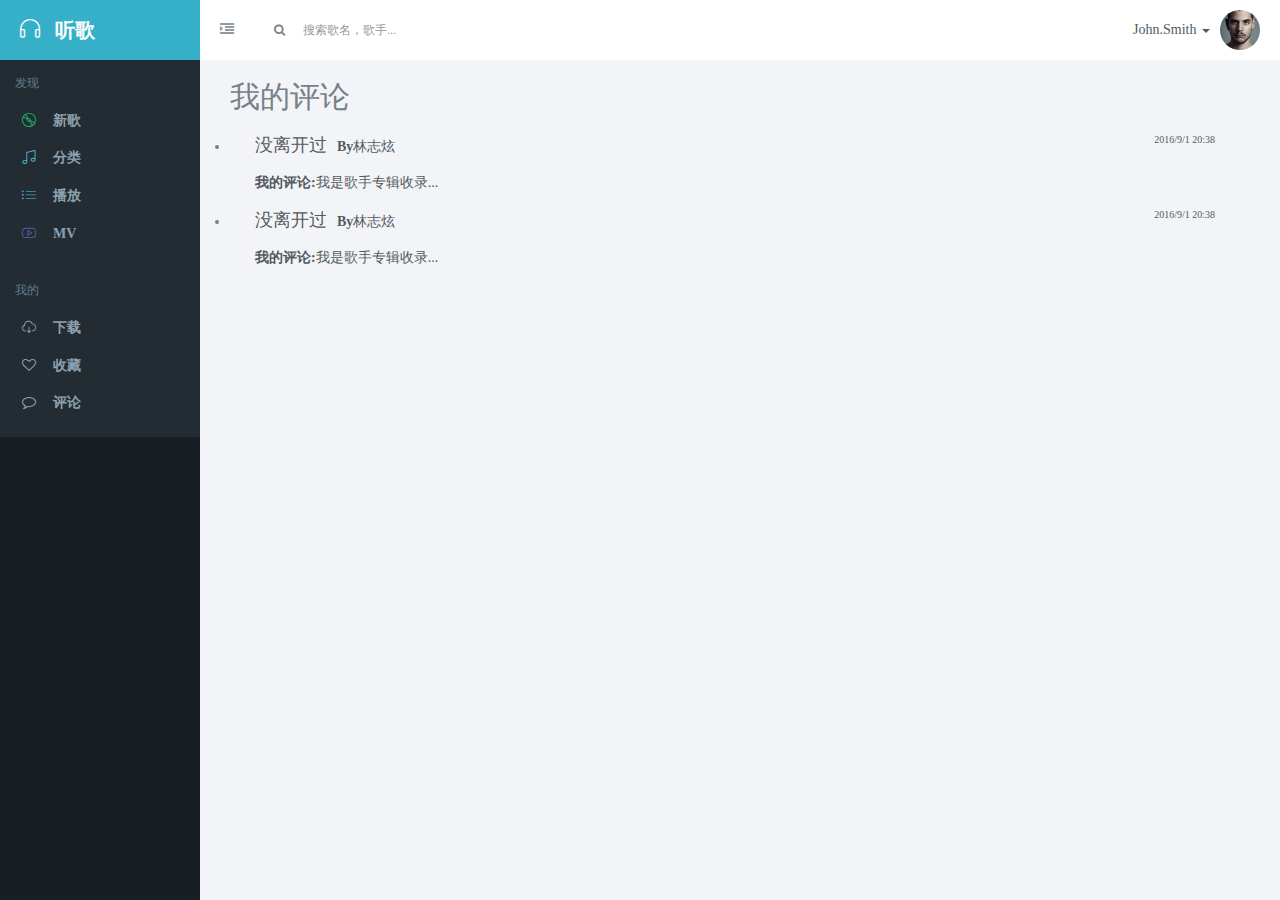
==== commit 98273fc1: "sun" ====
--- a/changyinge/comment.html
+++ b/changyinge/comment.html
@@ -13,6 +13,7 @@
   <link rel="stylesheet" href="css/font.css" type="text/css" />
   <link rel="stylesheet" href="css/app.css" type="text/css" />  
   <link rel="stylesheet" type="text/css" href="css/commentList.css">
+  <link rel="stylesheet" type="text/css" href="css/resultList.css">
     <!--[if lt IE 9]>
     <script src="js/ie/html5shiv.js"></script>
     <script src="js/ie/respond.min.js"></script>
@@ -42,16 +43,16 @@
           </a>
         </li>
       </ul>
-      <form class="navbar-form navbar-left input-s-lg m-t m-l-n-xs hidden-xs" role="search">
+      <div class="navbar-form navbar-left input-s-lg m-t m-l-n-xs hidden-xs" role="search">
         <div class="form-group">
           <div class="input-group">
-            <span class="input-group-btn">
+            <span class="input-group-btn" id="searchBtn">
               <button type="submit" class="btn btn-sm bg-white btn-icon rounded"><i class="fa fa-search"></i></button>
             </span>
             <input type="text" class="form-control input-sm no-border rounded" placeholder="搜索歌名，歌手...">
           </div>
         </div>
-      </form>
+        </div>
       <div class="navbar-right ">
         <ul class="nav navbar-nav m-n hidden-xs nav-user user">
           
@@ -157,12 +158,13 @@
           <section class="vbox" id="bjax-el">
             <section class="scrollable padder-lg">
               <h2 class="font-thin m-b">我的评论</h2>
-              <div id="commentList">
+              <div id="
+              ">
                 <ul>
                   <li>
                     <a href="#">
                       <div class="songInfo">
-                        <span class="song">没离开过</span><span class="singer"><b>By</b>林志炫</span>
+                        <span class="song">没离开过</span><span class="singger"><b>By</b>林志炫</span>
                         <span class="time">2016/9/1 20:38</span>
                       </div>
                         <span class="comment"><b>我的评论:</b>我是歌手专辑收录...
@@ -172,7 +174,7 @@
                   <li>
                     <a href="#">
                       <div class="songInfo">
-                        <span class="song">没离开过</span><span class="singer"><b>By</b>林志炫</span>
+                        <span class="song">没离开过</span><span class="singger"><b>By</b>林志炫</span>
                         <span class="time">2016/9/1 20:38</span>
                       </div>
                         <span class="comment"><b>我的评论:</b>我是歌手专辑收录...
@@ -182,6 +184,215 @@
                 </ul>
               </div>
             </section>
+          </section>
+          <a href="#" class="hide nav-off-screen-block" data-toggle="class:nav-off-screen,open" data-target="#nav,html"></a>
+        </section>
+        <section id="searchResult" style="display:none;">
+          <section class="vbox" id="bjax-el">
+            <section class="scrollable wrapper-lg">
+              <div id="resultList">
+                
+              </div>
+            </section>
+          </section>
+          <a href="#" class="hide nav-off-screen-block" data-toggle="class:nav-off-screen,open" data-target="#nav,html"></a>
+        </section>
+        <section id="content-detail" style="display:none;">
+          <section class="vbox" id="bjax-el">
+            <section class="scrollable wrapper-lg">
+              <div class="row">
+                <div class="col-sm-8">
+                  <div class="panel wrapper-lg">
+                    <div class="row">
+                      <div class="col-sm-5">
+                        <img src="images/m10.jpg" class="img-full m-b">
+                      </div>
+                      <div class="col-sm-7">
+                        <h2 class="m-t-none text-black"><span class="songDetailName">歌曲名</span></h2>
+                        <div class="clearfix m-b-lg">
+                          <div class="clear">
+                            <a href="#" class="text-info"><span class="singgerDetailName">歌手</span></a>
+                            
+                          </div>
+                        </div>
+                        <div class="m-b-lg">
+                          <a href="#" class="btn btn-default"><span id="commentCount">3</span>条评论</a>
+                          <a href="#" class="btn btn-default"><span id="downloadCount">0</span>次下载</a>
+                          <a href="#" class="btn btn-default"><span id="collectionsCount">0</span>次收藏</a>
+                        </div>
+                      </div>
+                    </div>
+                    <ul class="list-group list-group-lg">
+                      <li class="list-group-item">
+                        <div class="pull-right m-l">
+                          <a href="#" class="m-r-sm"><i class="icon-cloud-download"></i></a>
+                         
+                          <a href="#" class="pull-right active" data-toggle="class">
+                                <i class="fa fa-heart-o text-active"></i>
+                                <i class="fa fa-heart text text-danger"></i>
+                          </a>
+                        </div>
+                        <a href="#" class="jp-play-the-song m-r-sm pull-left">
+                          
+                          <i class="icon-control-play text"></i>
+                          <i class="icon-control-pause text-active"></i>
+                          
+                        </a>
+                        <div class="clear text-ellipsis">
+                          <span class="songDetailName">歌曲名</span>
+                          <span class="text-muted"> -- <span id="songTime">00:00</span></span>
+                        </div>
+                      </li>
+                      
+                    </ul>
+                    <h4 class="m-t-lg m-b"><span id="commentBigCount">3</span>条评论</h4>
+                    <section class="comment-list block">
+                      <article id="comment-id-1" class="comment-item">
+                        <a class="pull-left thumb-sm">
+                          <img src="images/a0.png" class="img-circle">
+                        </a>
+                        <section class="comment-body m-b">
+                          <header>
+                            <a href="#"><strong>John smith</strong></a>
+                            <label class="label bg-info m-l-xs">作者</label> 
+                            <span class="text-muted text-xs block m-t-xs">
+                              24分钟以前
+                            </span>
+                          </header>
+                          <div class="m-t-sm">Lorem ipsum dolor sit amet, consectetur adipiscing elit. Morbi id neque quam. Aliquam sollicitudin venenatis ipsum ac feugiat. Vestibulum.</div>
+                        </section>
+                      </article>
+                      <!-- .comment-reply -->
+                      <!-- <article id="comment-id-2" class="comment-item comment-reply">
+                        <a class="pull-left thumb-sm">
+                          <img src="images/a1.png" class="img-circle">
+                        </a>
+                        <section class="comment-body m-b">
+                          <header>
+                            <a href="#"><strong>John smith</strong></a>
+                            <label class="label bg-dark m-l-xs">用户</label> 
+                            <span class="text-muted text-xs block m-t-xs">
+                              26分钟以前
+                            </span>
+                          </header>
+                          <div class="m-t-sm">Lorem ipsum dolor sit amet, consecteter adipiscing elit, sed diam nonummy nibh euismod tincidunt ut laoreet.</div>
+                        </section>
+                      </article> -->
+                      <!-- / .comment-reply -->
+                      <!-- <article id="comment-id-2" class="comment-item">
+                        <a class="pull-left thumb-sm">
+                          <img src="images/a2.png" class="img-circle">
+                        </a>
+                        <section class="comment-body m-b">
+                          <header>
+                            <a href="#"><strong>John smith</strong></a>
+                            <label class="label bg-dark m-l-xs">用户</label> 
+                            <span class="text-muted text-xs block m-t-xs">
+                              26分钟以前
+                            </span>
+                          </header>
+                          <blockquote class="m-t">
+                            <p>Lorem ipsum dolor sit amet, consectetur adipiscing elit. Integer posuere erat a ante.</p>
+                            <small>Someone famous in <cite title="Source Title">Source Title</cite></small>
+                          </blockquote>
+                          <div class="m-t-sm">Lorem ipsum dolor sit amet, consecteter adipiscing elit, sed diam nonummy nibh euismod tincidunt ut laoreet.</div>
+                        </section>
+                      </article> -->
+                    </section>
+                    <h4 class="m-t-lg m-b">发布一条评论</h4>
+                    <form>
+                      <div class="form-group pull-in clearfix">
+                        <div class="col-sm-6">
+                          <label>你的姓名</label>
+                          <input type="text" class="form-control" placeholder="姓名">
+                        </div>
+                        <div class="col-sm-6">
+                          <label >邮箱</label>
+                          <input type="email" class="form-control" placeholder="输入邮箱">
+                        </div>
+                      </div>
+                      <div class="form-group">
+                        <label>评论</label>
+                        <textarea class="form-control" rows="5" placeholder="输入你的评论"></textarea>
+                      </div>
+                      <div class="form-group">
+                        <button type="submit" class="btn btn-success">提交评论</button>
+                      </div>
+                    </form>
+                  </div>
+                </div>
+                
+              </div>
+            </section>
+            <footer class="footer bg-info dker">
+              <div id="jp_container_N">
+                    <div class="jp-type-playlist">
+                      <div id="jplayer_N" class="jp-jplayer hide"></div>
+                      <div class="jp-gui">
+                        <div class="jp-video-play hide">
+                          <a class="jp-video-play-icon">play</a>
+                        </div>
+                        <div class="jp-interface">
+                          <div class="jp-controls">
+                            <div><a class="jp-previous"><i class="icon-control-rewind i-lg"></i></a></div>
+                            <div>
+                              <a class="jp-play"><i class="icon-control-play i-2x"></i></a>
+                              <a class="jp-pause hid"><i class="icon-control-pause i-2x"></i></a>
+                            </div>
+                            <div><a class="jp-next"><i class="icon-control-forward i-lg"></i></a></div>
+                            <div class="hide"><a class="jp-stop"><i class="fa fa-stop"></i></a></div>
+                            <div><a class="" data-toggle="dropdown" data-target="#playlist"><i class="icon-list"></i></a></div>
+                            <div class="jp-progress hidden-xs">
+                              <div class="jp-seek-bar dk">
+                                <div class="jp-play-bar bg-info">
+                                </div>
+                                <div class="jp-title text-lt">
+                                  <ul>
+                                    <li></li>
+                                  </ul>
+                                </div>
+                              </div>
+                            </div>
+                            <div class="hidden-xs hidden-sm jp-current-time text-xs text-muted"></div>
+                            <div class="hidden-xs hidden-sm jp-duration text-xs text-muted"></div>
+                            <div class="hidden-xs hidden-sm">
+                              <a class="jp-mute" title="音量"><i class="icon-volume-2"></i></a>
+                              <a class="jp-unmute hid" title="unmute"><i class="icon-volume-off"></i></a>
+                            </div>
+                            <div class="hidden-xs hidden-sm jp-volume">
+                              <div class="jp-volume-bar dk">
+                                <div class="jp-volume-bar-value lter"></div>
+                              </div>
+                            </div>
+                            <div>
+                              <a class="jp-shuffle" title="随机播放"><i class="icon-shuffle text-muted"></i></a>
+                              <a class="jp-shuffle-off hid" title="关闭随机播放"><i class="icon-shuffle text-lt"></i></a>
+                            </div>
+                            <div>
+                              <a class="jp-repeat" title="重复播放"><i class="icon-loop text-muted"></i></a>
+                              <a class="jp-repeat-off hid" title="关闭重复播放"><i class="icon-loop text-lt"></i></a>
+                            </div>
+
+                            <div class="hide">
+                              <a class="jp-full-screen" title="full screen"><i class="fa fa-expand"></i></a>
+                              <a class="jp-restore-screen" title="restore screen"><i class="fa fa-compress text-lt"></i></a>
+                            </div>
+                          </div>
+                        </div>
+                      </div>
+                      <div class="jp-playlist dropup" id="playlist">
+                        <ul class="dropdown-menu aside-xl dker">
+                          <!-- The method Playlist.displayPlaylist() uses this unordered list -->
+                          <li class="list-group-item"></li>
+                        </ul>
+                      </div>
+                      <div class="jp-no-solution hide">
+                        <span>Update Required</span>
+                        To play the media you will need to either update your browser to a recent version or update your <a href="http://get.adobe.com/flashplayer/" target="_blank">Flash plugin</a>.
+                      </div>
+                    </div>
+                  </div>
+            </footer>
           </section>
           <a href="#" class="hide nav-off-screen-block" data-toggle="class:nav-off-screen,open" data-target="#nav,html"></a>
         </section>
@@ -199,6 +410,6 @@
   <script type="text/javascript" src="js/jPlayer/add-on/jplayer.playlist.min.js"></script>
   <script type="text/javascript" src="js/jPlayer/demo.js"></script>
   <script type="text/javascript" src="js/logout.js"></script>
-<div style="display:none"><script src='http://v7.cnzz.com/stat.php?id=155540&web_id=155540' language='JavaScript' charset='gb2312'></script></div>
+  <script type="text/javascript" src="js/searchsong.js"></script>
 </body>
 </html>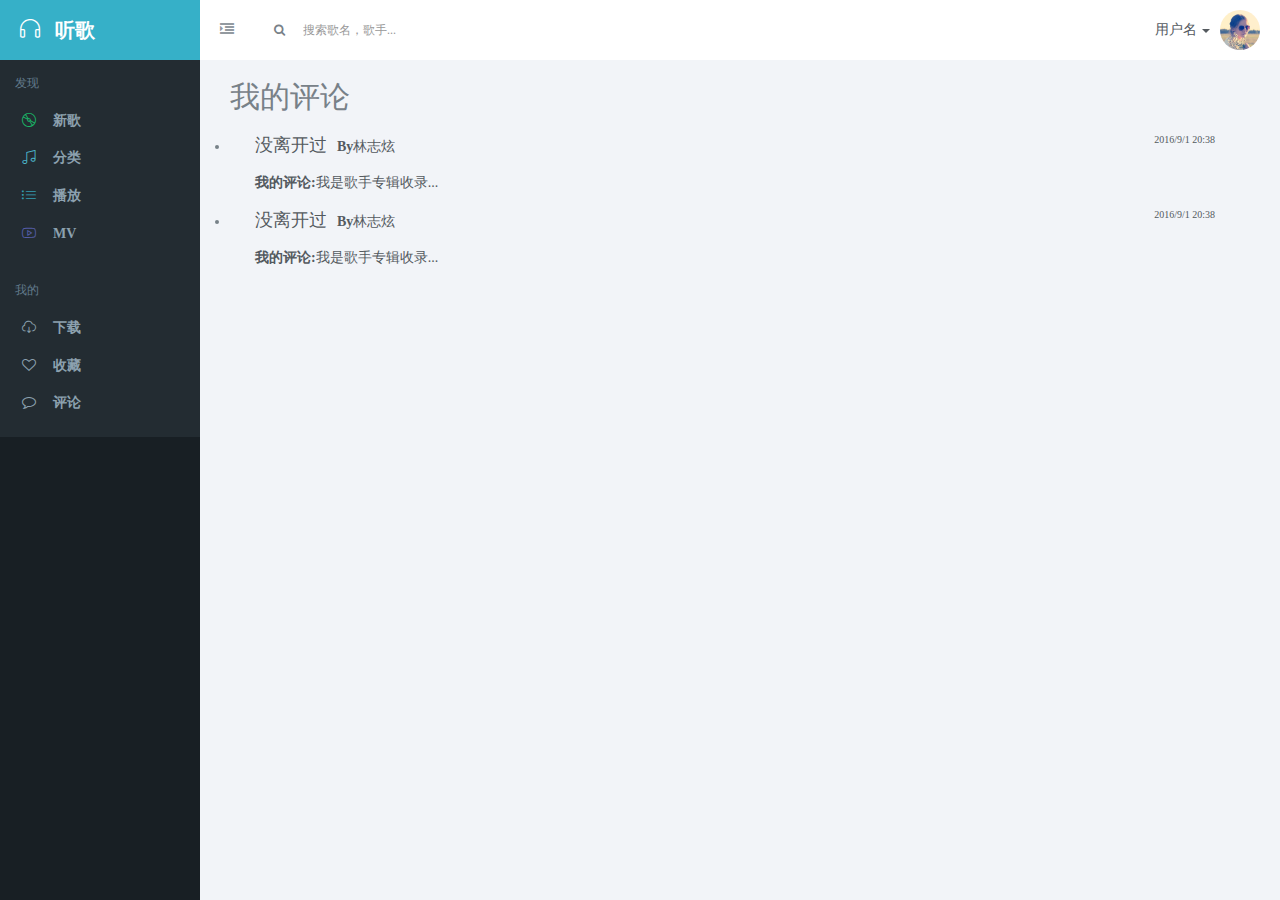
==== commit f4e781a0: "sun" ====
--- a/changyinge/comment.html
+++ b/changyinge/comment.html
@@ -59,9 +59,9 @@
           <li class="dropdown">
             <a href="#" class="dropdown-toggle bg clear" data-toggle="dropdown" >
               <span class="thumb-sm avatar pull-right m-t-n-sm m-b-n-sm m-l-sm">
-                <img src="images/a0.png" alt="..." id="userImg">
+                <img src="images/m0.jpg" alt="..." id="userImg">
               </span>
-              <span id="userName">John.Smith</span> <b class="caret"></b>
+              <span id="userName">用户名</span> <b class="caret"></b>
             </a>
             <ul class="dropdown-menu animated fadeInRight">            
               <li>
@@ -411,5 +411,6 @@
   <script type="text/javascript" src="js/jPlayer/demo.js"></script>
   <script type="text/javascript" src="js/logout.js"></script>
   <script type="text/javascript" src="js/searchsong.js"></script>
+<script type="text/javascript" src="js/username.js"></script>
 </body>
 </html>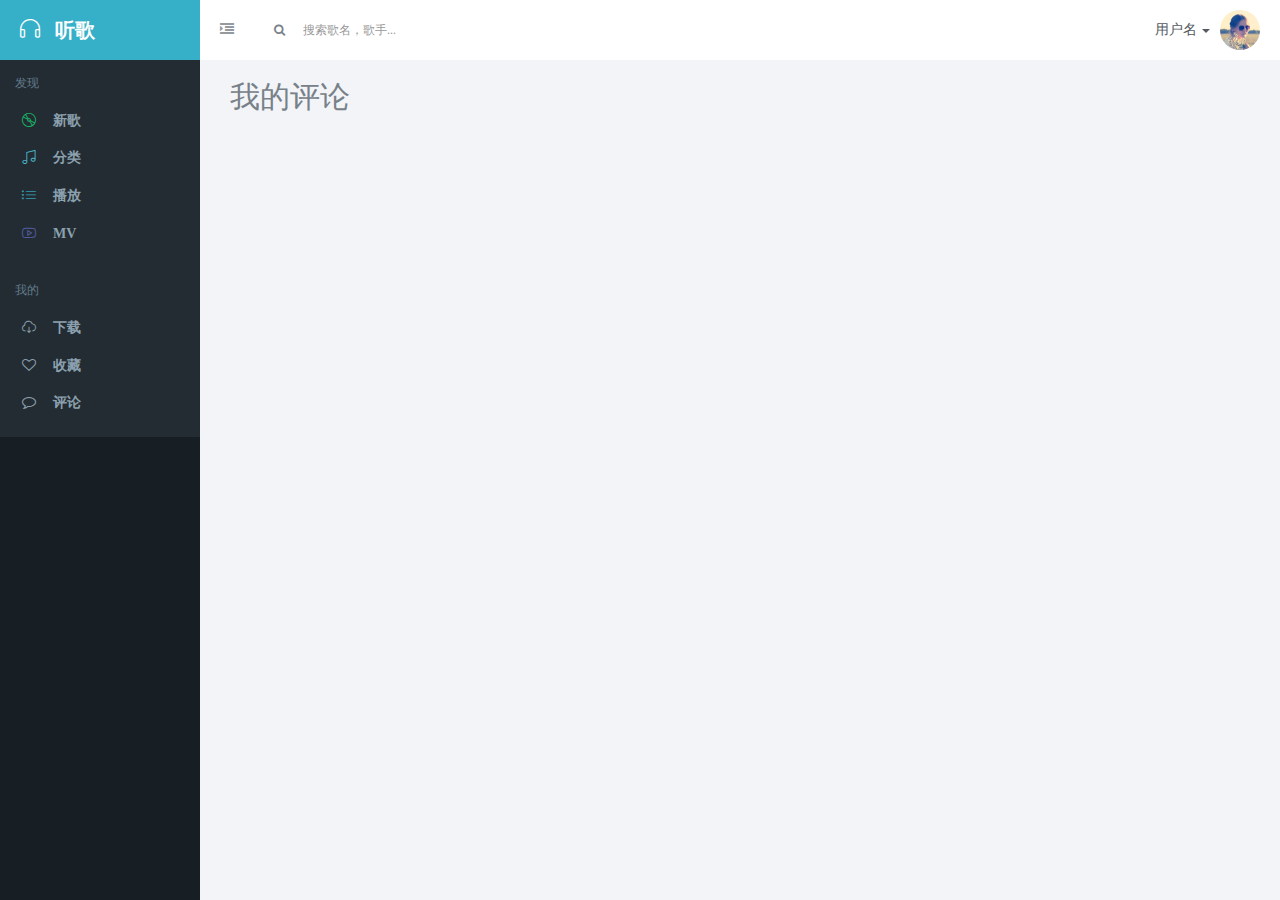
==== commit 683d88e8: "sun" ====
--- a/changyinge/comment.html
+++ b/changyinge/comment.html
@@ -158,30 +158,23 @@
           <section class="vbox" id="bjax-el">
             <section class="scrollable padder-lg">
               <h2 class="font-thin m-b">我的评论</h2>
-              <div id="
-              ">
-                <ul>
-                  <li>
-                    <a href="#">
+              <div id="commentList">
+                <!-- <ul>
+                  <li>                   
                       <div class="songInfo">
                         <span class="song">没离开过</span><span class="singger"><b>By</b>林志炫</span>
-                        <span class="time">2016/9/1 20:38</span>
                       </div>
                         <span class="comment"><b>我的评论:</b>我是歌手专辑收录...
-                        </span>
-                    </a>
+                        </span>                    
                   </li>
-                  <li>
-                    <a href="#">
+                  <li>                
                       <div class="songInfo">
                         <span class="song">没离开过</span><span class="singger"><b>By</b>林志炫</span>
-                        <span class="time">2016/9/1 20:38</span>
                       </div>
                         <span class="comment"><b>我的评论:</b>我是歌手专辑收录...
-                      </span>
-                    </a>
+                      </span>                    
                   </li>
-                </ul>
+                </ul> -->
               </div>
             </section>
           </section>
@@ -247,7 +240,7 @@
                     </ul>
                     <h4 class="m-t-lg m-b"><span id="commentBigCount">3</span>条评论</h4>
                     <section class="comment-list block">
-                      <article id="comment-id-1" class="comment-item">
+                      <!-- <article id="comment-id-1" class="comment-item">
                         <a class="pull-left thumb-sm">
                           <img src="images/a0.png" class="img-circle">
                         </a>
@@ -261,7 +254,7 @@
                           </header>
                           <div class="m-t-sm">Lorem ipsum dolor sit amet, consectetur adipiscing elit. Morbi id neque quam. Aliquam sollicitudin venenatis ipsum ac feugiat. Vestibulum.</div>
                         </section>
-                      </article>
+                      </article> -->
                       <!-- .comment-reply -->
                       <!-- <article id="comment-id-2" class="comment-item comment-reply">
                         <a class="pull-left thumb-sm">
@@ -412,5 +405,6 @@
   <script type="text/javascript" src="js/logout.js"></script>
   <script type="text/javascript" src="js/searchsong.js"></script>
 <script type="text/javascript" src="js/username.js"></script>
+<script type="text/javascript" src="js/comment.js"></script>
 </body>
 </html>--- a/changyinge/css/commentList.css
+++ b/changyinge/css/commentList.css
@@ -32,9 +32,3 @@
 #commentList ul li:hover{
 	background-color:rgb(230,230,230);
 }
-.time{
-	font-size: 10px;
-	float:right;
-	padding-right: 30px;
-
-}